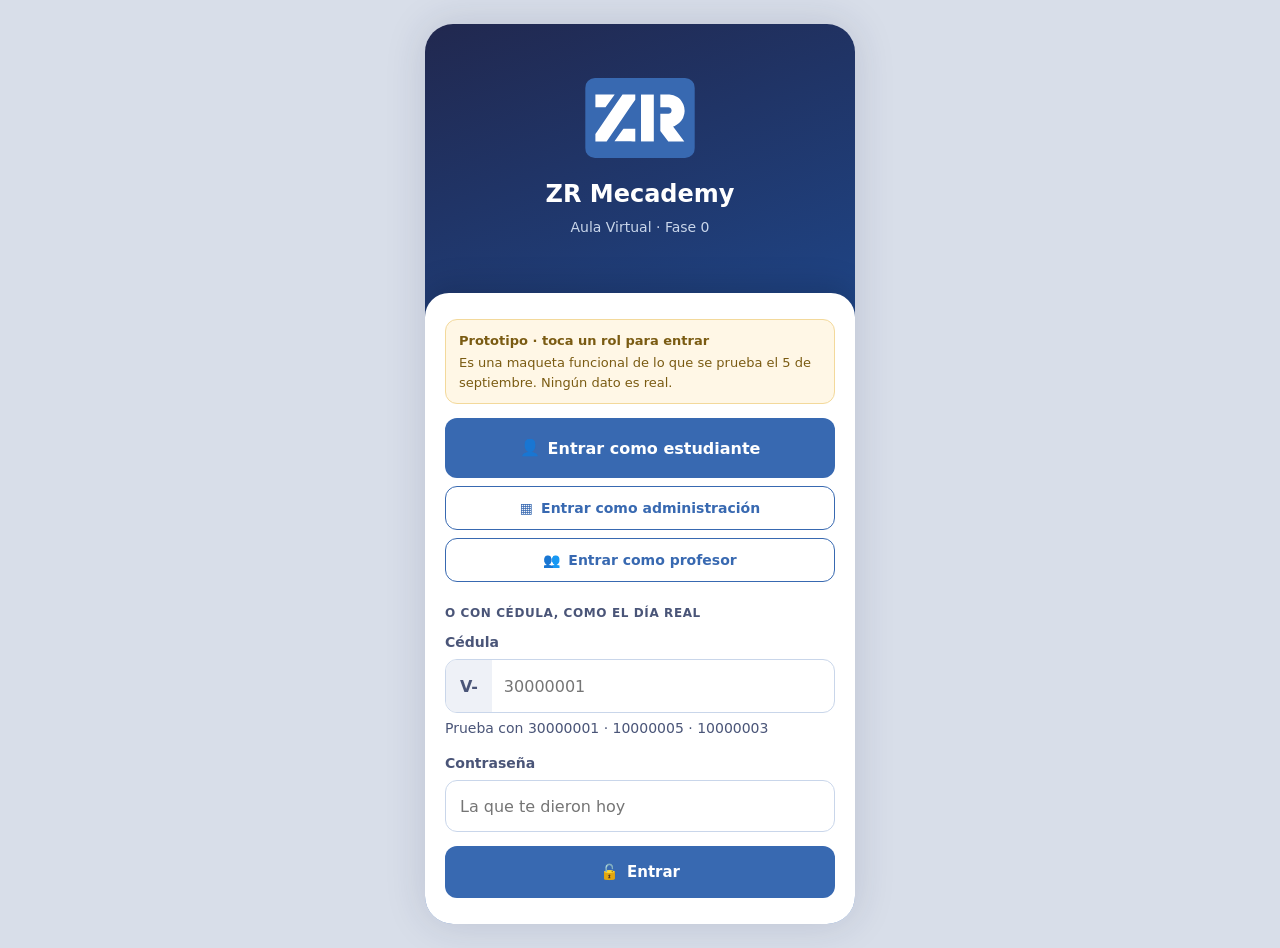
==== ZR_APP_FASE0_PROTOTIPO.html @ 27fd7922 "Añadir el prototipo funcional de Fase 0 Maqueta de lo que se entrega el 5 de septiembre, en un solo " ====
<!doctype html>
<html lang="es-VE">
<head>
<meta charset="utf-8">
<meta name="viewport" content="width=device-width,initial-scale=1,viewport-fit=cover">
<title>ZR App · Prototipo Fase 0 · 5 de septiembre</title>
<style>
:root{
  --navy:#21284F;--deep:#1E4D96;--blue:#3869B1;--mid:#6590CB;--light:#98BAE3;
  --bg:#F5F7FB;--surface:#FFFFFF;--border:#C9D6EA;--text:#21284F;--muted:#4A5578;
  --success:#16A34A;--warn:#EAB308;--error:#DC2626;
  --btn-h:52px;
}
*{margin:0;padding:0;box-sizing:border-box;-webkit-tap-highlight-color:transparent}
body{font-family:'Roboto','Segoe UI',system-ui,-apple-system,sans-serif;background:#d8dee9;color:var(--text);font-size:16px;line-height:1.5;padding:24px 0}
h1,h2,h3,h4,.st-title,.section-t,.n,.num,.big-n,.name-big,.hero-day h2,.res-n,.qr-count{font-family:'Raleway','Roboto','Segoe UI',system-ui,sans-serif}
.phone{width:100%;max-width:430px;margin:0 auto;min-height:calc(100vh - 48px);background:var(--bg);position:relative;border-radius:28px;overflow:hidden;box-shadow:0 0 40px rgba(33,40,79,.15)}
@media(max-width:430px){body{padding:0;background:var(--bg)}.phone{border-radius:0;min-height:100vh}}
.hidden{display:none!important}

i.ti{font-style:normal;display:inline-block;line-height:1;font-family:inherit}
.ti-key::before{content:"🔓"}.ti-home::before{content:"🏠"}.ti-folder::before{content:"📁"}
.ti-target::before{content:"🎯"}.ti-message::before{content:"💬"}.ti-user::before{content:"👤"}
.ti-qr::before{content:"▦"}.ti-camera::before{content:"📷"}.ti-check::before{content:"✓"}
.ti-file::before{content:"📄"}.ti-ppt::before{content:"📊"}.ti-upload::before{content:"⬆️"}
.ti-users::before{content:"👥"}.ti-search::before{content:"🔍"}.ti-clock::before{content:"🕐"}
.ti-right::before{content:"›"}.ti-tools::before{content:"🔧"}.ti-list::before{content:"📋"}
.ti-bulb::before{content:"💡"}.ti-lock::before{content:"🔒"}.ti-out::before{content:"⏻"}
.ti-hand::before{content:"✋"}.ti-sparkle::before{content:"✨"}.ti-book::before{content:"📚"}

.tb{background:var(--navy);color:#fff;padding:12px 14px;display:flex;align-items:center;justify-content:space-between;gap:10px;position:sticky;top:0;z-index:50}
.tb .logo{display:flex;align-items:center;gap:9px;font-weight:500;font-size:15px}
.tb .zr{width:30px;height:30px;border-radius:8px;overflow:hidden;flex-shrink:0}
.tb .zr svg{display:block;width:100%;height:100%}
.tb .right{display:flex;align-items:center;gap:9px}
.tb .avat{width:32px;height:32px;border-radius:50%;background:#fff;color:var(--navy);display:flex;align-items:center;justify-content:center;font-size:14px;font-weight:600}
.tb .exit{cursor:pointer;color:#fff;background:rgba(255,255,255,.12);border:none;width:36px;height:36px;border-radius:9px;font-size:16px;font-family:inherit}

.content{padding:16px 16px calc(90px + env(safe-area-inset-bottom));min-height:calc(100vh - 60px)}
.content.no-nav{padding-bottom:calc(24px + env(safe-area-inset-bottom))}
.section-t{font-size:12px;font-weight:600;color:var(--muted);letter-spacing:.05em;margin:16px 0 10px;text-transform:uppercase}
.section-t:first-child{margin-top:0}

.card{background:var(--surface);border:.5px solid var(--border);border-radius:14px;padding:14px;margin-bottom:10px}
.card h3{font-size:15px;font-weight:600;margin-bottom:5px}
.card .sub{font-size:14px;color:var(--muted);line-height:1.5}

.btn{display:flex;align-items:center;justify-content:center;gap:8px;width:100%;min-height:var(--btn-h);border:none;border-radius:12px;font-size:15px;font-weight:600;font-family:inherit;cursor:pointer;padding:0 16px;transition:transform .1s}
.btn:active{transform:scale(.98)}
.btn:disabled{opacity:.45;cursor:not-allowed}
.btn-primary{background:var(--blue);color:#fff}
.btn-outline{background:transparent;border:1.5px solid var(--blue);color:var(--blue)}
.btn-ghost{background:transparent;color:var(--blue);font-weight:500}
.btn-success{background:var(--success);color:#fff}
.btn-lg{min-height:60px;font-size:16px}
.btn-sm{min-height:44px;font-size:14px}
.mt-8{margin-top:8px}.mt-16{margin-top:16px}.mb-8{margin-bottom:8px}

.field{margin-bottom:14px}
.field label{display:block;font-size:14px;font-weight:600;color:var(--muted);margin-bottom:6px}
.field input,.field select,.field textarea{width:100%;height:var(--btn-h);border:1.5px solid var(--border);border-radius:12px;padding:0 14px;font-size:16px;font-family:inherit;color:var(--text);background:#fff}
.field textarea{height:auto;padding:12px 14px;min-height:96px;resize:vertical;line-height:1.5}
.field input:focus,.field select:focus,.field textarea:focus{outline:none;border-color:var(--blue);box-shadow:0 0 0 3px rgba(56,105,177,.18)}
.field .hint{font-size:14px;color:var(--muted);margin-top:5px}

.ced-field{display:flex;border:1.5px solid var(--border);border-radius:12px;overflow:hidden;background:#fff}
.ced-field:focus-within{border-color:var(--blue);box-shadow:0 0 0 3px rgba(56,105,177,.18)}
.ced-field .prefix{flex-shrink:0;padding:0 14px;font-weight:700;color:var(--muted);background:#eef1f7;font-size:16px;border:none;cursor:pointer;font-family:inherit}
.ced-field input{flex:1;border:none;height:var(--btn-h);padding:0 12px;font-size:16px;font-family:inherit;outline:none;background:transparent;min-width:0}

.aviso{display:flex;gap:10px;align-items:flex-start;border-radius:12px;padding:12px;font-size:14px;margin-bottom:12px;line-height:1.45}
.aviso .ic{font-size:18px;flex-shrink:0;line-height:1.3}
.aviso-info{background:#e0ecfa;color:#1e3a8a}
.aviso-warn{background:#fef9c3;color:#713f12}
.aviso-error{background:#fee2e2;color:#7f1d1d}
.aviso-success{background:#dcfce7;color:#14532d}

.pill{display:inline-flex;align-items:center;gap:4px;font-size:12px;font-weight:600;padding:3px 9px;border-radius:999px}
.pill-blue{background:#e0ecfa;color:#1e4d96}
.pill-green{background:#dcfce7;color:#166534}
.pill-amber{background:#fef3c7;color:#92400e}
.pill-grey{background:#eef1f7;color:#4a5578}

.nav-bottom{position:fixed;bottom:0;left:50%;transform:translateX(-50%);width:100%;max-width:430px;background:var(--navy);display:grid;grid-template-columns:repeat(5,1fr);z-index:60;padding-bottom:env(safe-area-inset-bottom)}
.nav-bottom .nb{display:flex;flex-direction:column;align-items:center;gap:2px;color:#c9d6ea;font-size:13px;padding:9px 1px 7px;border:none;background:transparent;font-family:inherit;font-weight:500;cursor:pointer;min-height:60px;white-space:nowrap;overflow:hidden;letter-spacing:-.02em}
.nav-bottom .nb i{font-size:19px;line-height:1}
.nav-bottom .nb.active{color:var(--light)}

.auth{display:flex;flex-direction:column;min-height:100vh;background:linear-gradient(160deg,var(--navy),var(--deep) 55%,var(--blue))}
.auth .brand{margin:auto;text-align:center;color:#fff;padding:32px 24px;width:100%;max-width:420px}
.auth .brand .big{width:110px;height:80px;margin:0 auto 18px}
.auth .brand .big svg{border-radius:10px;width:100%;height:100%}
.auth .brand h1{font-size:24px;font-weight:600;margin-bottom:5px}
.auth .brand p{color:#c9d6ea;font-size:14px}
.auth .card-a{background:var(--surface);border-radius:24px 24px 0 0;padding:26px 20px calc(26px + env(safe-area-inset-bottom));width:100%;max-width:430px;margin:0 auto;box-shadow:0 -8px 30px rgba(0,0,0,.15)}

.hero-day{background:linear-gradient(135deg,var(--navy),var(--deep));color:#fff;border-radius:16px;padding:16px;margin-bottom:12px;position:relative;overflow:hidden}
.hero-day::before{content:'';position:absolute;top:-20px;right:-20px;width:110px;height:110px;background:rgba(255,255,255,.06);border-radius:50%}
.hero-day .lbl{font-size:12px;letter-spacing:.1em;opacity:.75;font-weight:600;margin-bottom:6px;position:relative}
.hero-day h2{font-size:19px;font-weight:600;line-height:1.25;margin-bottom:6px;position:relative}
.hero-day .desc{font-size:14px;opacity:.9;line-height:1.45;margin-bottom:12px;position:relative}
.hero-day .btn-hero{background:#fff;color:var(--navy);border:none;border-radius:10px;padding:12px 16px;font-size:14px;font-weight:600;display:inline-flex;align-items:center;gap:6px;cursor:pointer;font-family:inherit;position:relative}
.hero-day .btn-hero:disabled{opacity:.5;cursor:not-allowed}

.week-strip{display:grid;grid-template-columns:repeat(6,1fr);gap:6px;margin-bottom:12px}
.week-strip .d{border-radius:10px;padding:9px 2px;text-align:center;font-size:12px;overflow:hidden;white-space:nowrap;background:var(--surface);border:.5px solid var(--border);color:var(--muted);font-weight:500;cursor:pointer;font-family:inherit}
.week-strip .d .num{font-size:14px;color:var(--text);font-weight:600;margin-bottom:2px}
.week-strip .d.done{background:#dcfce7;border-color:#a5eec1;color:#166534}
.week-strip .d.done .num{color:#166534}
.week-strip .d.today{background:var(--blue);color:#fff;border-color:var(--blue)}
.week-strip .d.today .num{color:#fff}
.week-strip .d.future{opacity:.55}

.mat-item{display:flex;align-items:center;gap:10px;padding:11px 0;font-size:14px;cursor:pointer;border-top:.5px solid #f0f3f9;text-align:left;width:100%;background:none;border-left:none;border-right:none;border-bottom:none;font-family:inherit}
.mat-item:first-of-type{border-top:none}
.mat-item .icn{width:38px;height:38px;border-radius:9px;display:flex;align-items:center;justify-content:center;font-size:18px;flex-shrink:0}
.mat-item .icn.pdf{background:#fee2e2;color:#991b1b}
.mat-item .icn.ppt{background:#fef3c7;color:#92400e}
.mat-item .n{flex:1;font-weight:500;color:var(--text)}
.mat-item .sz{color:var(--muted);font-size:12px}

.vacio{text-align:center;padding:36px 20px;color:var(--muted)}
.vacio .em{font-size:40px;margin-bottom:10px}
.vacio .t{font-weight:600;color:var(--text);margin-bottom:5px;font-size:15px}
.vacio .d{font-size:14px;line-height:1.5}

.prog-bar{height:6px;background:#e6ebf4;border-radius:999px;overflow:hidden;margin-bottom:16px}
.prog-bar .f{height:100%;background:var(--blue);border-radius:999px;transition:width .35s ease;width:10%}
.caso-tb{background:var(--navy);color:#fff;padding:12px 14px;display:flex;align-items:center;gap:10px;position:sticky;top:0;z-index:50}
.caso-tb .lbl{font-size:12px;letter-spacing:.08em;font-weight:600;opacity:.85;flex:1}
.caso-tb button{background:rgba(255,255,255,.14);border:none;color:#fff;width:34px;height:34px;border-radius:9px;font-size:16px;cursor:pointer;font-family:inherit;flex-shrink:0}
.escenario{background:linear-gradient(135deg,#1E4D96,#3869B1);color:#fff;border-radius:14px;padding:16px;margin-bottom:16px;font-size:15px;line-height:1.55}
.escenario .q{font-size:12px;letter-spacing:.08em;opacity:.75;font-weight:600;margin-bottom:8px}
.paso-t{font-size:15px;font-weight:600;margin:18px 0 10px;line-height:1.35}
.paso-t .nn{display:inline-flex;width:22px;height:22px;border-radius:50%;background:var(--blue);color:#fff;align-items:center;justify-content:center;font-size:12px;margin-right:7px}
.opt{display:flex;align-items:center;gap:11px;width:100%;background:var(--surface);border:1.5px solid var(--border);border-radius:12px;padding:13px;font-size:15px;font-family:inherit;text-align:left;cursor:pointer;margin-bottom:8px;color:var(--text);line-height:1.4}
.opt .box{width:22px;height:22px;border-radius:50%;border:2px solid var(--border);flex-shrink:0}
.opt.on{border-color:var(--blue);background:#f0f6ff}
.opt.on .box{border-color:var(--blue);background:var(--blue);box-shadow:inset 0 0 0 3px #fff}
.conf{display:grid;grid-template-columns:repeat(5,1fr);gap:6px;margin-bottom:6px}
.conf button{padding:12px 2px;border-radius:10px;border:1.5px solid var(--border);background:var(--surface);font-size:18px;cursor:pointer;font-family:inherit}
.conf button.on{border-color:var(--blue);background:var(--blue);color:#fff}
.conf-lbl{display:flex;justify-content:space-between;font-size:12px;color:var(--muted);margin-bottom:16px}
.calib{border-radius:14px;padding:14px;margin-bottom:14px}
.calib.ok{background:#dcfce7;color:#14532d}
.calib.warn{background:#fef9c3;color:#713f12}
.calib.err{background:#fee2e2;color:#7f1d1d}
.calib .ct{font-weight:700;font-size:15px;margin-bottom:5px}
.calib .cd{font-size:14px;line-height:1.5}
.ref{background:var(--surface);border:.5px solid var(--border);border-left:4px solid var(--blue);border-radius:0 14px 14px 0;padding:14px;margin-bottom:12px;font-size:14px;line-height:1.6}
.ref h4{font-size:14px;font-weight:700;margin-bottom:7px;color:var(--deep)}
.ref .porque{margin-top:12px;padding-top:12px;border-top:.5px solid var(--border)}
.ref .porque li{margin:8px 0 8px 18px;line-height:1.5}

.qr-full{background:var(--navy);min-height:100vh;display:flex;flex-direction:column;align-items:center;justify-content:center;padding:20px;color:#fff;text-align:center}
.qr-box{background:#fff;border-radius:20px;padding:16px;margin-bottom:18px}
.qr-box svg{display:block;width:220px;height:220px}
.qr-code-txt{font-family:ui-monospace,Menlo,Consolas,monospace;font-size:13px;letter-spacing:.06em;color:var(--light);margin-bottom:14px}
.qr-count{font-size:44px;font-weight:700;line-height:1;margin-bottom:2px}
.qr-count small{font-size:16px;font-weight:500;opacity:.7}

.scan-frame{background:#0d1020;border-radius:16px;aspect-ratio:1;display:flex;align-items:center;justify-content:center;position:relative;overflow:hidden;margin-bottom:16px}
.scan-frame .marco{width:64%;aspect-ratio:1;border:3px solid rgba(255,255,255,.85);border-radius:14px;position:relative}
.scan-frame .laser{position:absolute;left:8%;right:8%;height:2px;background:#5ee08a;box-shadow:0 0 10px #5ee08a;animation:sc 2s ease-in-out infinite}
@keyframes sc{0%,100%{top:18%}50%{top:78%}}
.scan-frame .hint{position:absolute;bottom:14px;left:0;right:0;color:#fff;font-size:13px;opacity:.8}
.res-big{border-radius:16px;padding:26px 18px;text-align:center;margin-bottom:14px}
.res-big.ok{background:#dcfce7;color:#14532d}
.res-big.dup{background:#fef9c3;color:#713f12}
.res-big.err{background:#fee2e2;color:#7f1d1d}
.res-big .em{font-size:52px;line-height:1;margin-bottom:8px}
.res-n{font-size:22px;font-weight:700;margin-bottom:4px}
.res-d{font-size:15px;line-height:1.45}

.lista-est{background:var(--surface);border:.5px solid var(--border);border-radius:14px;overflow:hidden;margin-bottom:12px}
.est-row{display:flex;align-items:center;gap:11px;padding:12px 13px;border-top:.5px solid #f0f3f9;font-size:14px}
.est-row:first-child{border-top:none}
.est-row .av{width:36px;height:36px;border-radius:50%;background:#e0ecfa;color:var(--deep);display:flex;align-items:center;justify-content:center;font-weight:600;font-size:13px;flex-shrink:0}
.est-row .av.ok{background:#dcfce7;color:#166534}
.est-row .inf{flex:1;min-width:0}
.est-row .nm{font-weight:600;white-space:nowrap;overflow:hidden;text-overflow:ellipsis}
.est-row .cd{font-size:12px;color:var(--muted)}
.big-n{font-size:34px;font-weight:700;line-height:1.05;color:var(--navy)}
.big-n small{font-size:15px;font-weight:500;color:var(--muted)}
.stat{background:var(--surface);border:1px solid var(--border);border-radius:12px;padding:14px;text-align:left}
.stat .l{font-size:12px;color:var(--muted);margin-top:5px;line-height:1.35}
.grid2{display:grid;grid-template-columns:1fr 1fr;gap:10px;margin-bottom:12px}
.comp-row{display:flex;gap:11px;align-items:flex-start;background:var(--surface);border:.5px solid var(--border);border-radius:12px;padding:13px;margin-bottom:8px}
.comp-row .nn{width:26px;height:26px;border-radius:8px;background:#e0ecfa;color:var(--deep);display:flex;align-items:center;justify-content:center;font-size:13px;font-weight:700;flex-shrink:0}
.comp-row .t{font-size:14px;font-weight:600;line-height:1.35;margin-bottom:3px}
.comp-row .d{font-size:14px;color:var(--muted);line-height:1.45}
.duda-card{background:var(--surface);border:.5px solid var(--border);border-radius:12px;padding:13px;margin-bottom:8px;font-size:14px;line-height:1.5}
.duda-card .meta{font-size:12px;color:var(--muted);margin-top:7px}
.preg-ia{background:linear-gradient(135deg,#1E4D96,#3869B1);color:#fff;border-radius:14px;padding:15px;margin-bottom:12px}
.preg-ia .h{font-size:12px;letter-spacing:.08em;font-weight:600;opacity:.8;margin-bottom:10px}
.preg-ia ol{margin-left:18px}
.preg-ia li{margin:10px 0;line-height:1.45;font-size:15px}
.modal-bg{position:fixed;inset:0;background:rgba(15,20,40,.55);z-index:200;display:flex;align-items:flex-end;justify-content:center}
.modal{background:var(--surface);width:100%;max-width:430px;border-radius:20px 20px 0 0;padding:20px 18px calc(20px + env(safe-area-inset-bottom));max-height:88vh;overflow-y:auto;position:relative}
.st-title{font-size:18px;font-weight:600;margin-bottom:6px;padding-right:34px}
.close-x{position:absolute;top:14px;right:14px;width:34px;height:34px;border-radius:50%;border:none;background:#eef1f7;font-size:16px;cursor:pointer;font-family:inherit;z-index:2}
.demo-bar{background:#fff7e6;border:1px solid #f3d99b;border-radius:12px;padding:11px 13px;font-size:13px;color:#7a5b12;margin-bottom:14px;line-height:1.5}
.demo-bar b{display:block;margin-bottom:3px}
.carnet{background:linear-gradient(135deg,var(--navy),var(--deep));color:#fff;border-radius:16px;padding:16px;margin-bottom:14px}
.carnet .lg{width:46px;height:34px;margin-bottom:12px}
.carnet .lg svg{width:100%;height:100%;border-radius:6px}
.carnet .cn{font-size:17px;font-weight:600;margin-bottom:2px}
.carnet .cc{font-size:14px;color:#c9d6ea;margin-bottom:10px}
.carnet .row{display:flex;justify-content:space-between;font-size:13px;padding:7px 0;border-top:.5px solid rgba(255,255,255,.15)}
.carnet .row span{color:#c9d6ea}
</style>
</head>
<body>
<div class="phone">

<!-- ══════════════ LOGIN ══════════════ -->
<div id="v-login" class="auth">
  <div class="brand">
    <div class="big" id="iso-login"></div>
    <h1>ZR Mecademy</h1>
    <p>Aula Virtual · Fase 0</p>
  </div>
  <div class="card-a">
    <div class="demo-bar">
      <b>Prototipo · toca un rol para entrar</b>
      Es una maqueta funcional de lo que se prueba el 5 de septiembre. Ningún dato es real.
    </div>
    <button class="btn btn-primary btn-lg mb-8" onclick="entrar('est')"><i class="ti ti-user"></i>Entrar como estudiante</button>
    <button class="btn btn-outline btn-sm mb-8" onclick="entrar('admin')"><i class="ti ti-qr"></i>Entrar como administración</button>
    <button class="btn btn-outline btn-sm" onclick="entrar('prof')"><i class="ti ti-users"></i>Entrar como profesor</button>

    <div class="section-t" style="margin-top:22px">O con cédula, como el día real</div>
    <div class="field">
      <label for="l-ced">Cédula</label>
      <div class="ced-field">
        <button class="prefix" id="lp" onclick="togglePref()" aria-label="Cambiar prefijo">V-</button>
        <input id="l-ced" type="tel" inputmode="numeric" placeholder="30000001" autocomplete="off">
      </div>
      <div class="hint">Prueba con 30000001 · 10000005 · 10000003</div>
    </div>
    <div class="field">
      <label for="l-pass">Contraseña</label>
      <input id="l-pass" type="password" placeholder="La que te dieron hoy" autocomplete="off">
    </div>
    <div class="aviso aviso-error hidden" id="l-err"><span class="ic">⛔</span><div>Cédula o contraseña incorrecta.</div></div>
    <button class="btn btn-primary" onclick="entrarCedula()"><i class="ti ti-key"></i>Entrar</button>
  </div>
</div>

<!-- ══════════════ ESTUDIANTE ══════════════ -->
<div id="v-est" class="hidden">
  <div class="tb">
    <div class="logo"><span class="zr" id="iso-tb-e"></span><span>ZR Mecademy</span></div>
    <div class="right"><span class="avat" id="e-avat">LH</span><button class="exit" onclick="salir()" aria-label="Salir"><i class="ti ti-out"></i></button></div>
  </div>

  <!-- INICIO -->
  <div id="pe-inicio" class="content">
    <div class="demo-bar">
      <b>Prototipo · ¿qué día quieres ver?</b>
      <div style="display:flex;gap:6px;margin-top:7px">
        <button class="btn btn-sm" id="sim-sem" style="background:#fff;border:1.5px solid #d8b872;color:#7a5b12" onclick="simularDia(1)">Un día de semana</button>
        <button class="btn btn-sm" id="sim-sab" style="background:#fff;border:1.5px solid #d8b872;color:#7a5b12" onclick="simularDia(5)">El sábado de clase</button>
      </div>
    </div>
    <div class="section-t" id="pe-hoy-label">Hoy, martes 8 de septiembre</div>
    <div class="week-strip" id="pe-week"></div>
    <div class="hero-day">
      <div class="lbl" id="pe-hero-lbl">MARTES · SEMANA 1</div>
      <h2 id="pe-hero-t">El caso de hoy</h2>
      <div class="desc" id="pe-hero-d">Un cliente trae su carro con una falla. Plantea tu diagnóstico y compáralo con la referencia.</div>
      <button class="btn-hero" id="pe-hero-btn" onclick="accionDia()"><i class="ti ti-tools"></i><span id="pe-hero-btn-t">Trabajar el caso</span></button>
      <div class="aviso aviso-warn hidden" id="pe-hero-lock" style="margin:12px 0 0;position:relative"><span class="ic">🔒</span><div>Esta actividad se abre ese día. Puedes ver de qué se trata, pero todavía no trabajarla.</div></div>
    </div>

    <div class="section-t">Tu módulo</div>
    <button class="card" style="width:100%;text-align:left;cursor:pointer;font-family:inherit;display:block" onclick="navE('modulo')">
      <h3>Módulo 1 · Introducción al diagnóstico</h3>
      <div class="sub">6 competencias · toca para ver qué vas a aprender</div>
    </button>

    <div class="section-t">Lo demás</div>
    <button class="card" style="width:100%;text-align:left;cursor:pointer;font-family:inherit;display:block" onclick="navE('material')">
      <h3><i class="ti ti-folder"></i> Material del módulo</h3>
      <div class="sub" id="pe-mat-sub">3 documentos publicados</div>
    </button>
    <button class="card" style="width:100%;text-align:left;cursor:pointer;font-family:inherit;display:block" onclick="navE('duda')">
      <h3><i class="ti ti-message"></i> Mandar una duda</h3>
      <div class="sub">El profesor las responde el sábado en la clínica</div>
    </button>
  </div>

  <!-- MATERIAL -->
  <div id="pe-material" class="content hidden">
    <div class="section-t">Material · Módulo 1</div>
    <div class="card" id="pe-mat-list"></div>
    <div class="aviso aviso-info"><span class="ic">💡</span><div>Se descargan una vez y quedan en tu teléfono. Puedes abrirlos sin internet.</div></div>
  </div>

  <!-- MI MÓDULO -->
  <div id="pe-modulo" class="content hidden">
    <div class="hero-day">
      <div class="lbl">MÓDULO 1 · SEMANA 1 DE 4</div>
      <h2>Introducción al diagnóstico</h2>
      <div class="desc" style="margin-bottom:0">Esto es lo que vas a saber hacer cuando termines el módulo.</div>
    </div>
    <div class="section-t">Lo que se aprende aquí</div>
    <div id="pe-comp-list"></div>
    <div class="aviso aviso-info"><span class="ic">📅</span><div>Las competencias <b>no se califican en esta fase</b>. Están aquí para que sepas hacia dónde vas.</div></div>
  </div>

  <!-- DUDAS -->
  <div id="pe-duda" class="content hidden">
    <div class="section-t">Mandar una duda</div>
    <div class="card">
      <div class="field" style="margin-bottom:10px">
        <label for="d-txt">¿Qué es lo que no te quedó claro? Escríbelo como pregunta.</label>
        <textarea id="d-txt" placeholder="Por ejemplo: ¿por qué se revisa primero lo que está a la vista?"></textarea>
      </div>
      <button class="btn btn-primary" onclick="enviarDuda()"><i class="ti ti-message"></i>Enviar mi duda</button>
    </div>
    <div class="aviso aviso-info"><span class="ic">💬</span><div>Tu profesor las agrupa y responde las más repetidas el sábado. <b>No es anónima</b>, para que pueda volver contigo.</div></div>
    <div class="section-t">Las que has mandado</div>
    <div id="pe-mis-dudas"></div>
  </div>

  <!-- PERFIL -->
  <div id="pe-perfil" class="content hidden">
    <div class="section-t">Tu carnet</div>
    <div class="carnet">
      <div class="lg" id="iso-carnet"></div>
      <div class="cn" id="c-nom">Luis Hernández</div>
      <div class="cc" id="c-ced">V-30000001 · Mecánica Automotriz</div>
      <div class="row"><span>Código</span><b id="c-cod">ZR-2026-02-001</b></div>
      <div class="row"><span>Sede</span><b>Sede principal</b></div>
      <div class="row"><span>Turno</span><b>Sábado · 8:00 am</b></div>
      <div class="row"><span>Módulo</span><b>1 · Introducción</b></div>
    </div>
    <div class="aviso aviso-success"><span class="ic">✓</span><div>Tu carnet se guardó en el teléfono. <b>Se ve sin señal.</b></div></div>
    <button class="btn btn-ghost mt-8" onclick="salir()"><i class="ti ti-out"></i>Cerrar sesión</button>
  </div>

  <!-- CASO (pantalla completa) -->
  <div id="pe-caso" class="hidden">
    <div class="caso-tb">
      <button onclick="cerrarCaso()" aria-label="Volver">←</button>
      <div class="lbl" id="caso-lbl">CASO DEL MARTES · SEMANA 1</div>
    </div>
    <div class="content no-nav">
      <div class="prog-bar"><div class="f" id="caso-fill"></div></div>
      <div class="escenario">
        <div class="q">EL CASO</div>
        <div id="caso-escenario"></div>
      </div>
      <div id="caso-pasos"></div>
      <button class="btn btn-primary btn-lg mt-16" id="btn-revelar" onclick="revelar()"><i class="ti ti-bulb"></i>Ver la respuesta de referencia</button>
      <div id="caso-reveal" class="hidden"></div>
    </div>
  </div>

  <!-- ESCANEAR (pantalla completa) -->
  <div id="pe-escanear" class="hidden">
    <div class="caso-tb">
      <button onclick="cerrarEscaneo()" aria-label="Volver">←</button>
      <div class="lbl">MARCAR ASISTENCIA</div>
    </div>
    <div class="content no-nav">
      <div id="scan-antes">
        <div class="aviso aviso-info"><span class="ic">📷</span><div><b>Vamos a usar la cámara</b> para leer el código que está en la pantalla del salón. No se guarda ninguna foto.</div></div>
        <div class="scan-frame"><div class="marco"><div class="laser"></div></div><div class="hint">Apunta al código de la pantalla</div></div>
        <button class="btn btn-primary btn-lg" onclick="simScan()"><i class="ti ti-camera"></i>Simular escaneo</button>
        <button class="btn btn-ghost mt-8" onclick="simScanUsado()">Simular código ya usado</button>
      </div>
      <div id="scan-res" class="hidden"></div>
    </div>
  </div>

  <div class="nav-bottom" id="nav-est">
    <button class="nb active" id="nb-inicio" onclick="navE('inicio')"><i class="ti ti-home"></i>Inicio</button>
    <button class="nb" id="nb-material" onclick="navE('material')"><i class="ti ti-folder"></i>Material</button>
    <button class="nb" id="nb-modulo" onclick="navE('modulo')"><i class="ti ti-target"></i>Mi módulo</button>
    <button class="nb" id="nb-duda" onclick="navE('duda')"><i class="ti ti-message"></i>Dudas</button>
    <button class="nb" id="nb-perfil" onclick="navE('perfil')"><i class="ti ti-user"></i>Perfil</button>
  </div>
</div>

<!-- ══════════════ ADMINISTRACIÓN ══════════════ -->
<div id="v-admin" class="hidden">
  <div class="tb">
    <div class="logo"><span class="zr" id="iso-tb-a"></span><span>Administración</span></div>
    <div class="right"><span class="avat">AF</span><button class="exit" onclick="salir()" aria-label="Salir"><i class="ti ti-out"></i></button></div>
  </div>

  <div id="pa-panel" class="content">
    <div class="section-t">Sábado 5 de septiembre · 8:00 am</div>
    <div class="grid2">
      <div class="stat"><div class="big-n" id="a-pres">0<small>/24</small></div><div class="l">Registrados</div></div>
      <div class="stat"><div class="big-n" id="a-falt">24</div><div class="l">Faltan</div></div>
    </div>
    <div class="aviso aviso-warn"><span class="ic">✋</span><div><b>Hoy son estudiantes nuevos.</b> Nadie llega con la app. Empieza por el <b>registro manual</b>; el QR se muestra después, ya en clase.</div></div>
    <button class="btn btn-primary btn-lg mb-8" onclick="navA('asistencia')"><i class="ti ti-hand"></i>Registrar a mano</button>
    <button class="btn btn-outline" onclick="abrirQR()"><i class="ti ti-qr"></i>Mostrar el QR en pantalla</button>
  </div>

  <div id="pa-asistencia" class="content hidden">
    <div class="section-t">Asistencia · Sábado 5 de septiembre</div>
    <div class="grid2">
      <div class="stat"><div class="big-n" id="a-pres2">0<small>/24</small></div><div class="l">Registrados</div></div>
      <div class="stat"><div class="big-n" id="a-manual">0</div><div class="l">A mano</div></div>
    </div>
    <div class="field" style="margin-bottom:10px">
      <input id="a-buscar" type="search" placeholder="🔍 Buscar por nombre o cédula" oninput="pintarLista()">
    </div>
    <div class="lista-est" id="a-lista"></div>
  </div>

  <div id="pa-material" class="content hidden">
    <div class="section-t">Subir material</div>
    <div class="card">
      <div class="field"><label for="m-tit">Título</label><input id="m-tit" placeholder="Presentación de la semana 1"></div>
      <div class="field" style="margin-bottom:10px"><label for="m-mod">Módulo</label><select id="m-mod"><option>Módulo 1 · Introducción al diagnóstico</option></select></div>
      <button class="btn btn-primary" onclick="subirMaterial()"><i class="ti ti-upload"></i>Subir PDF</button>
    </div>
    <div class="section-t">Publicado</div>
    <div class="card" id="a-mat-list"></div>
  </div>

  <div id="pa-perfil" class="content hidden">
    <div class="section-t">Sesión</div>
    <div class="card"><h3>Administración y Finanzas</h3><div class="sub">V-10000005 · Sede principal</div></div>
    <button class="btn btn-ghost mt-8" onclick="salir()"><i class="ti ti-out"></i>Cerrar sesión</button>
  </div>

  <div class="nav-bottom">
    <button class="nb active" id="na-panel" onclick="navA('panel')"><i class="ti ti-home"></i>Inicio</button>
    <button class="nb" id="na-asistencia" onclick="navA('asistencia')"><i class="ti ti-users"></i>Asistencia</button>
    <button class="nb" onclick="abrirQR()"><i class="ti ti-qr"></i>QR</button>
    <button class="nb" id="na-material" onclick="navA('material')"><i class="ti ti-folder"></i>Material</button>
    <button class="nb" id="na-perfil" onclick="navA('perfil')"><i class="ti ti-user"></i>Perfil</button>
  </div>
</div>

<!-- QR A PANTALLA COMPLETA -->
<div id="v-qr" class="hidden">
  <div class="qr-full">
    <div style="font-size:13px;letter-spacing:.1em;opacity:.7;font-weight:600;margin-bottom:14px">ESCANEA ESTE CÓDIGO</div>
    <div class="qr-box" id="qr-draw"></div>
    <div class="qr-code-txt" id="qr-txt">ZR-A7K2-M9</div>
    <div class="qr-count"><span id="qr-n">0</span><small>/24</small></div>
    <div style="font-size:14px;opacity:.75;margin-bottom:22px">ya escanearon</div>
    <button class="btn btn-success" style="max-width:300px" onclick="qrEscaneado()"><i class="ti ti-check"></i>Simular que alguien escanea</button>
    <button class="btn btn-ghost mt-8" style="max-width:300px;color:var(--light)" onclick="cerrarQR()">Volver</button>
    <div style="font-size:13px;opacity:.6;margin-top:18px;max-width:320px;line-height:1.5">Cada código muere al usarse y aparece otro. Fotografiarlo no sirve.</div>
  </div>
</div>

<!-- ══════════════ PROFESOR ══════════════ -->
<div id="v-prof" class="hidden">
  <div class="tb">
    <div class="logo"><span class="zr" id="iso-tb-p"></span><span>Profesor</span></div>
    <div class="right"><span class="avat">CR</span><button class="exit" onclick="salir()" aria-label="Salir"><i class="ti ti-out"></i></button></div>
  </div>

  <div id="pp-hoy" class="content">
    <div class="section-t">Sábado 5 de septiembre</div>
    <div class="hero-day">
      <div class="lbl">TU CLASE DE HOY</div>
      <h2>Módulo 1 · Introducción al diagnóstico</h2>
      <div class="desc" style="margin-bottom:0">Taller 2 · 8:00 am · 24 estudiantes inscritos</div>
    </div>
    <div class="section-t">Asistencia en vivo</div>
    <div class="grid2">
      <div class="stat"><div class="big-n" id="p-pres">0<small>/24</small></div><div class="l">Ya llegaron</div></div>
      <div class="stat"><div class="big-n" id="p-falt">24</div><div class="l">Faltan</div></div>
    </div>
    <div class="aviso aviso-info"><span class="ic">👁️</span><div>El conteo sube solo. <b>Tú no manejas ningún código</b>: administración muestra el QR.</div></div>
  </div>

  <div id="pp-dudas" class="content hidden">
    <div class="section-t">Dudas de la semana</div>
    <div id="p-digest"></div>
    <div class="section-t">Las dudas, tal cual las escribieron</div>
    <div id="p-dudas-crudas"></div>
  </div>

  <div id="pp-casos" class="content hidden">
    <div class="section-t">Quién trabajó los casos</div>
    <div class="card"><h3>Semana 1 · Módulo 1</h3><div class="sub">Se actualiza solo, cada día</div></div>
    <div id="p-casos-list"></div>
    <div class="aviso aviso-info"><span class="ic">🔒</span><div><b>Solo ves el número, no los nombres.</b> En esta fase el caso no tiene nota, y una lista de nombres solo produciría presión.</div></div>
  </div>

  <div id="pp-material" class="content hidden">
    <div class="section-t">Material del módulo</div>
    <div class="card" id="p-mat-list"></div>
  </div>

  <div id="pp-perfil" class="content hidden">
    <div class="section-t">Sesión</div>
    <div class="card"><h3>Prof. Carlos Rivas</h3><div class="sub">V-10000003 · Módulo 1</div></div>
    <button class="btn btn-ghost mt-8" onclick="salir()"><i class="ti ti-out"></i>Cerrar sesión</button>
  </div>

  <div class="nav-bottom">
    <button class="nb active" id="np-hoy" onclick="navP('hoy')"><i class="ti ti-home"></i>Hoy</button>
    <button class="nb" id="np-dudas" onclick="navP('dudas')"><i class="ti ti-message"></i>Dudas</button>
    <button class="nb" id="np-casos" onclick="navP('casos')"><i class="ti ti-list"></i>Casos</button>
    <button class="nb" id="np-material" onclick="navP('material')"><i class="ti ti-folder"></i>Material</button>
    <button class="nb" id="np-perfil" onclick="navP('perfil')"><i class="ti ti-user"></i>Perfil</button>
  </div>
</div>

<div id="modal-host"></div>
</div>
<script>
/* ===================================================================
   ZR APP · PROTOTIPO FASE 0
   Maqueta funcional de lo que se prueba el 5 de septiembre de 2026.
   Alcance: fase0/00_LEEME.md · Pantallas: fase0/01_ENTREGABLE.md
   =================================================================== */

/* CONFIG — en producción esto vive en system_config (regla 5).
   En Fase 0 NO hay notas, así que aquí no hay ningún umbral. */
const CONFIG = {
  moduloActual: 1,
  totalEstudiantes: 24,
  minRespuestasFeedback: 3
};

const ISO = '<svg viewBox="57 187 966 706" xmlns="http://www.w3.org/2000/svg" aria-hidden="true"><rect fill="#3869b1" x="57.28" y="187.14" width="965.45" height="705.72" rx="66.74"/><polygon fill="#fff" points="316.83 333.13 246.7 430.76 235.72 446.05 146.34 446.05 146.34 333.13 316.83 333.13"/><polygon fill="#fff" points="498.36 333.13 498.36 377.9 451.7 446.05 323.09 633.98 323.06 633.98 320.78 637.31 245.51 746.87 146.34 746.87 146.34 681.61 179.02 633.98 262.75 511.98 308.07 446.05 385.68 333.13 498.36 333.13"/><path fill="#fff" d="M498.36,634V746.87s-120.19-1-183.53-1.41l68.79-96.89L394,634Z"/><rect fill="#fff" x="548.94" y="333.13" width="112.93" height="413.75"/><path fill="#fff" d="M860.55,602.47c-4.95,2.78-10.07,5.06-10.07,5.06a137.22,137.22,0,0,1-18.85,6.92L931,746.87H789.72l-70.32-93.1V502.5H790A28.32,28.32,0,0,0,818,478.06a25.36,25.36,0,0,0,.28-3.89v-.25A25.4,25.4,0,0,0,818,470,28.36,28.36,0,0,0,790,445.58H719.4V333.13l79.47.25a142.56,142.56,0,0,1,70,22.24c46.8,30.2,58.93,78.5,61.38,89.4a146.55,146.55,0,0,1,.47,60.62A141.65,141.65,0,0,1,904.21,565,159.9,159.9,0,0,1,860.55,602.47Z"/></svg>';

/* ---------- LA SEMANA ---------- */
const DIAS = [
  { k:'lun', n:'L', lbl:'LUN 7 SEP', etiq:'Caso' },
  { k:'mar', n:'M', lbl:'MAR 8 SEP', etiq:'Caso' },
  { k:'mie', n:'X', lbl:'MIÉ 9 SEP', etiq:'Caso' },
  { k:'jue', n:'J', lbl:'JUE 10 SEP', etiq:'Caso' },
  { k:'vie', n:'V', lbl:'VIE 11 SEP', etiq:'Caso' },
  { k:'sab', n:'S', lbl:'SÁB 12 SEP', etiq:'Clase' }
];
let HOY_REAL = 1;             // martes · el prototipo permite moverlo (simularDia)
let hoyIdx = HOY_REAL;

/* ---------- EL BANCO DE CASOS ----------
   Regla de seguridad (fase0/03_CASOS.md §1): conceptuales, sin cifras.
   Estos se producen fuera de la app y se cargan ya aprobados.        */
const CASOS = {
  lun: {
    titulo: 'El carro que arranca flojo en la mañana',
    escenario: 'Un cliente trae su carro. Dice que en la mañana, cuando arranca por primera vez, el motor «se demora y suena flojo», pero que si lo intenta una segunda vez arranca bien. En la tarde nunca le ha pasado.',
    p1: { q:'¿Cuál es tu primera hipótesis?', ops:[
      'El sistema de arranque no está recibiendo suficiente energía',
      'El motor de arranque está dañado y hay que cambiarlo',
      'El combustible no está llegando bien',
      'Es normal en las mañanas frías, no hay falla'
    ], ok:0 },
    p2: { q:'¿Qué revisarías primero?', ops:[
      'El estado y la conexión de los bornes, antes de desconectar nada',
      'Desmontar el motor de arranque para revisarlo',
      'El filtro de combustible',
      'Nada: le digo que lo deje encendido más tiempo'
    ], ok:0 },
    p3: '¿Por qué crees que pasa en la mañana y no en la tarde? ¿Qué te dice que arranque al segundo intento?',
    ref: {
      que: 'El sistema de arranque no está recibiendo la energía que necesita. El patrón de «en frío falla, en caliente no» y de «al segundo intento sí» apunta a que la energía disponible está justo en el límite: el primer intento la consume, pero también «despierta» lo suficiente para que el segundo funcione.',
      no: [
        '<b>Motor de arranque dañado</b> — si estuviera dañado fallaría también en la tarde. Una falla que depende de la temperatura y de la hora rara vez es una pieza rota; suele ser energía.',
        '<b>Combustible</b> — un problema de combustible no mejora al segundo intento inmediato, y normalmente también da síntomas con el motor caliente.',
        '<b>Es normal</b> — que arranque «flojo» no es normal. Es un aviso temprano, y cuesta mucho menos atenderlo ahora que cuando el carro no arranque del todo un lunes a las 6 de la mañana.'
      ],
      llevar: 'Antes de desmontar nada, se revisa lo que está a la vista y lo que es reversible. Desconectar y desmontar cuesta tiempo y puede introducir fallas nuevas.'
    }
  },
  mar: {
    titulo: 'La luz que se pone débil al frenar',
    escenario: 'Una clienta dice que cuando frena de noche, las luces del tablero «se ponen flojas» por un momento y luego vuelven. El carro nunca se ha apagado y arranca sin problema.',
    p1: { q:'¿Cuál es tu primera hipótesis?', ops:[
      'Hay una conexión con mala calidad en el circuito, que se nota cuando sube la demanda',
      'Las luces del tablero están quemadas',
      'El sistema de frenos está fallando',
      'Es un defecto normal de fábrica del modelo'
    ], ok:0 },
    p2: { q:'¿Qué revisarías primero?', ops:[
      'Los puntos de conexión y las masas, buscando suciedad, holgura o corrosión',
      'Cambiar todas las luces del tablero',
      'Purgar el sistema de frenos',
      'Nada, porque el carro funciona'
    ], ok:0 },
    p3: '¿Por qué el síntoma aparece justo al frenar y no en otro momento?',
    ref: {
      que: 'Casi siempre es una conexión de mala calidad. Al frenar de noche se suman varios consumos a la vez, y una conexión floja o sucia que aguantaba con poca demanda deja de aguantar cuando la demanda sube. Por eso el síntoma es momentáneo y vuelve solo.',
      no: [
        '<b>Luces quemadas</b> — una luz quemada no vuelve. El síntoma que aparece y desaparece apunta a conexión, no a la pieza.',
        '<b>Sistema de frenos</b> — el freno solo es el disparador porque activa un consumo. El problema no está en el freno.',
        '<b>Defecto de fábrica</b> — es la respuesta que cierra la puerta a buscar. Si el carro funcionó bien antes, algo cambió.'
      ],
      llevar: 'Un síntoma que aparece justo cuando sube la demanda, y que se corrige solo, casi nunca es una pieza rota: es una conexión que ya no da lo que daba.'
    }
  },
  mie: {
    titulo: 'Dos mecánicos, dos diagnósticos',
    escenario: 'Un carro entra con una falla. Un compañero dice que es una cosa; otro dice que es otra distinta. Los dos tienen argumentos y ninguno ha medido nada todavía. El cliente está esperando.',
    p1: { q:'¿Qué haces primero?', ops:[
      'Preguntar qué observación concreta sostiene cada hipótesis',
      'Hacerle caso al que tiene más años de experiencia',
      'Empezar a desarmar por donde dice el primero',
      'Decirle al cliente que vuelva mañana'
    ], ok:0 },
    p2: { q:'¿Cómo decides por dónde seguir?', ops:[
      'Por la revisión que descarte más posibilidades de una vez, aunque no confirme ninguna',
      'Por la que sea más rápida de hacer',
      'Por la que confirme la hipótesis que a ti te parece correcta',
      'Por la que menos ensucie'
    ], ok:0 },
    p3: 'Explica por qué conviene más una revisión que descarta varias causas que una que confirma solo una.',
    ref: {
      que: 'Se le pide a cada uno la observación concreta en la que se apoya, y después se elige la revisión que descarte más caminos de una vez. Diagnosticar es cerrar puertas en orden, no adivinar la correcta de primero.',
      no: [
        '<b>Los años de experiencia</b> — ayudan a generar buenas hipótesis, no a saltarse la comprobación. Un buen mecánico también se equivoca, y lo sabe.',
        '<b>Empezar a desarmar</b> — es la decisión más cara y la menos reversible. Se toma al final, no al principio.',
        '<b>Que vuelva mañana</b> — no resuelve nada y pierde al cliente. La duda entre dos hipótesis es exactamente el trabajo, no un obstáculo para el trabajo.'
      ],
      llevar: 'Cuando dos hipótesis compiten, la revisión que más vale no es la que confirma una: es la que elimina más. Y siempre se empieza por lo reversible.'
    }
  },
  jue: {
    titulo: 'Lo que el cliente no cuenta',
    escenario: 'Llega un carro con una falla que aparece «de vez en cuando». El cliente no sabe decir cuándo. Tú no puedes reproducirla en el taller: probaste media hora y funcionó perfecto todo el tiempo.',
    p1: { q:'¿Cuál es tu mejor jugada?', ops:[
      'Preguntarle al cliente por el contexto: hora, clima, carga, qué estaba haciendo',
      'Decirle que no tiene nada, porque no falló',
      'Cambiar la pieza que más suele fallar en ese modelo',
      'Dejarlo encendido todo el día a ver si pasa'
    ], ok:0 },
    p2: { q:'¿Qué preguntas de estas sirve más?', ops:[
      '«¿Pasa más cuando el carro lleva rato apagado, o cuando ya lleva rato andando?»',
      '«¿Usted cree que es caro?»',
      '«¿Quién se lo arregló la última vez?»',
      '«¿Qué marca de repuestos prefiere?»'
    ], ok:0 },
    p3: '¿Por qué una falla intermitente que depende del contexto es una pista y no un obstáculo?',
    ref: {
      que: 'Se investiga el contexto. Una falla intermitente casi nunca es aleatoria: depende de algo — la temperatura, el tiempo andando, la carga, la humedad. Ese «algo» es la pista más valiosa que hay, y el único que lo vio es el cliente.',
      no: [
        '<b>«No tiene nada»</b> — que no falle en media hora no significa que no falle. Significa que no reprodujiste la condición.',
        '<b>Cambiar la pieza que más falla</b> — es adivinar con el dinero del cliente. Y si acierta por suerte, no aprendiste nada.',
        '<b>Dejarlo encendido todo el día</b> — gasta un día entero sin controlar la variable que importa. Reproducir sin hipótesis es esperar.'
      ],
      llevar: 'El cliente no es solo quien paga: es el único testigo de la falla. Saber preguntarle es una habilidad técnica, no una cortesía.'
    }
  },
  vie: {
    titulo: 'La reparación que duró tres días',
    escenario: 'Un carro vuelve al taller. Hace tres días se reparó lo que se diagnosticó, el cliente se fue contento, y ahora está de vuelta con el mismo síntoma.',
    p1: { q:'¿Qué es lo más probable?', ops:[
      'Se trató un efecto y no la causa que lo produce',
      'El repuesto que se puso venía malo',
      'El cliente hizo algo mal',
      'Es mala suerte'
    ], ok:0 },
    p2: { q:'¿Por dónde empiezas ahora?', ops:[
      'Por revisar qué evidencia sostuvo el diagnóstico anterior, y qué no se comprobó',
      'Por repetir la misma reparación con otro repuesto',
      'Por revisar todo el carro desde cero, ignorando lo anterior',
      'Por cobrarle de nuevo la revisión'
    ], ok:0 },
    p3: 'Explica la diferencia entre tratar un efecto y tratar la causa. Da un ejemplo tuyo.',
    ref: {
      que: 'Lo más probable es que se atendió un efecto y no la causa. Una pieza que se daña puede ser la víctima de otra cosa que sigue ahí. Si la causa no se toca, el síntoma vuelve — y el tiempo que tarda en volver suele ser la pista de qué es.',
      no: [
        '<b>Repuesto malo</b> — ocurre, pero es la primera explicación que uno quiere creer porque no obliga a revisar el propio razonamiento. Se comprueba, no se asume.',
        '<b>Culpa del cliente</b> — cierra la investigación y daña la relación. Si el uso del cliente rompe la reparación, eso también es parte del diagnóstico.',
        '<b>Mala suerte</b> — no es una categoría técnica. Todo lo que vuelve tiene una razón.'
      ],
      llevar: 'Un trabajo que vuelve no es un fracaso: es la información más honesta que da el oficio. Lo que hay que revisar primero es el razonamiento, no la pieza.'
    }
  }
};

/* ---------- COMPETENCIAS DEL MÓDULO (lista, sin estado) ---------- */
const COMPETENCIAS = [
  { t:'Recoger la información del cliente', d:'Preguntar de forma que la respuesta sirva para diagnosticar, no solo para conversar.' },
  { t:'Formular una hipótesis y sostenerla', d:'Decir qué crees que pasa y en qué observación concreta te apoyas.' },
  { t:'Ordenar las revisiones', d:'Empezar por lo visible y lo reversible, y dejar lo caro e irreversible para el final.' },
  { t:'Descartar con criterio', d:'Elegir la comprobación que elimina más caminos, no la que confirma tu corazonada.' },
  { t:'Distinguir causa de efecto', d:'Reconocer cuándo una pieza dañada es la víctima de otra cosa que sigue ahí.' },
  { t:'Trabajar con seguridad', d:'Aplicar las normas del taller antes de tocar nada, siempre y sin excepción.' }
];

/* ---------- ESTUDIANTES ---------- */
const NOMBRES = ['Ana Fernández','Pedro Silva','Luis Hernández','Carlos Ramos','Daniela Rojas','Miguel Sosa','Yorbelis Marcano','José Peña','Keiber Montilla','Génesis Blanco','Anthony Guerra','Rosangel Duarte','Jhoan Castillo','Andreína Colmenares','Wilmer Chacón','Yeferson Rangel','Nairobis Salazar','Endrik Villalba','Deivis Araujo','Yulimar Bastidas','María Pérez','Franyer Mendoza','Kervin Toro','Jesús Ortiz'];
const ALUMNOS = NOMBRES.map((n,i) => ({
  ced: 'V-3000' + String(i+1).padStart(4,'0'),
  nom: n,
  ini: n.split(' ').map(x=>x[0]).join('').slice(0,2).toUpperCase(),
  presente: false,
  metodo: null,
  motivo: null
}));

/* ---------- MATERIAL ---------- */
let MATERIAL = [
  { t:'Presentación · Semana 1', tipo:'ppt', sz:'4,2 MB' },
  { t:'Guía de diagnóstico · Módulo 1', tipo:'pdf', sz:'1,8 MB' },
  { t:'Normas de seguridad del taller', tipo:'pdf', sz:'640 KB' }
];

/* ---------- DUDAS ---------- */
let DUDAS = [
  { txt:'¿Por qué hay que revisar primero lo que está a la vista?', dia:'lunes' },
  { txt:'No entendí bien cuándo un síntoma es de conexión y cuándo es de una pieza dañada', dia:'lunes' },
  { txt:'¿Cómo sé por dónde empezar si tengo dos hipótesis?', dia:'martes' },
  { txt:'¿Qué le pregunto al cliente cuando dice que la falla es de vez en cuando?', dia:'martes' },
  { txt:'¿Por qué no conviene desarmar de una vez si uno ya sabe lo que es?', dia:'martes' },
  { txt:'me perdí en la parte de causa y efecto', dia:'miércoles' },
  { txt:'¿Qué se hace si el cliente no sabe explicar cuándo pasa la falla?', dia:'miércoles' },
  { txt:'¿Cuál revisión escojo, la más rápida o la que descarta más?', dia:'miércoles' }
];
let MIS_DUDAS = [];

/* Las 3 preguntas que la IA sintetiza. En producción sale de la Edge
   Function `resumir-dudas`, que solo recibe los TEXTOS — nunca nombres
   ni cédulas (metodologia/01_MODELO.md §5.1). */
const DIGEST = [
  '¿En qué orden se revisa un sistema, y por qué se empieza siempre por lo visible y lo reversible?',
  '¿Cómo se distingue un síntoma causado por una conexión de mala calidad de uno causado por una pieza dañada?',
  '¿Qué se le pregunta a un cliente cuando la falla es intermitente y no se puede reproducir en el taller?'
];

/* ---------- CASOS TRABAJADOS (solo conteo, sin nombres) ---------- */
const CASOS_HECHOS = [
  { dia:'Lunes', n:19 }, { dia:'Martes', n:14 },
  { dia:'Miércoles', n:0, futuro:true }, { dia:'Jueves', n:0, futuro:true },
  { dia:'Viernes', n:0, futuro:true }
];

/* =================== NAVEGACIÓN =================== */
const VISTAS = ['login','est','admin','prof','qr'];
function show(id){
  VISTAS.forEach(v => document.getElementById('v-'+v).classList.add('hidden'));
  document.getElementById('v-'+id).classList.remove('hidden');
  window.scrollTo(0,0);
}
function togglePref(){
  const e = document.getElementById('lp');
  e.textContent = e.textContent === 'V-' ? 'E-' : 'V-';
}
function entrarCedula(){
  const num = document.getElementById('l-ced').value.replace(/\D/g,'');
  const pass = document.getElementById('l-pass').value;
  const err = document.getElementById('l-err');
  const mapa = { '30000001':'est', '10000005':'admin', '10000003':'prof' };
  if(!pass || !mapa[num]){ err.classList.remove('hidden'); return; }
  err.classList.add('hidden');
  entrar(mapa[num]);
}
function entrar(rol){
  if(rol === 'est'){ show('est'); navE('inicio'); }
  else if(rol === 'admin'){ show('admin'); navA('panel'); }
  else { show('prof'); navP('hoy'); }
}
function salir(){
  hoyIdx = HOY_REAL;
  casoState = { p1:null, p2:null, conf:null, revelado:false };
  document.getElementById('l-ced').value = '';
  document.getElementById('l-pass').value = '';
  document.getElementById('l-err').classList.add('hidden');
  cerrarMod();
  show('login');
}

function navE(p){
  ['inicio','material','modulo','duda','perfil','caso','escanear']
    .forEach(x => { const e = document.getElementById('pe-'+x); if(e) e.classList.add('hidden'); });
  document.querySelectorAll('#nav-est .nb').forEach(b => b.classList.remove('active'));
  document.getElementById('pe-'+p).classList.remove('hidden');
  const nb = document.getElementById('nb-'+p); if(nb) nb.classList.add('active');
  document.getElementById('nav-est').classList.remove('hidden');
  if(p === 'inicio'){ pintarSemana(); pintarHero(); }
  if(p === 'material') pintarMaterial();
  if(p === 'modulo') pintarCompetencias();
  if(p === 'duda') pintarMisDudas();
  window.scrollTo(0,0);
}
function navA(p){
  ['panel','asistencia','material','perfil']
    .forEach(x => document.getElementById('pa-'+x).classList.add('hidden'));
  document.querySelectorAll('#v-admin .nb').forEach(b => b.classList.remove('active'));
  document.getElementById('pa-'+p).classList.remove('hidden');
  const nb = document.getElementById('na-'+p); if(nb) nb.classList.add('active');
  if(p === 'asistencia') pintarLista();
  if(p === 'material') pintarMaterialAdmin();
  refrescarContadores();
  window.scrollTo(0,0);
}
function navP(p){
  ['hoy','dudas','casos','material','perfil']
    .forEach(x => document.getElementById('pp-'+x).classList.add('hidden'));
  document.querySelectorAll('#v-prof .nb').forEach(b => b.classList.remove('active'));
  document.getElementById('pp-'+p).classList.remove('hidden');
  const nb = document.getElementById('np-'+p); if(nb) nb.classList.add('active');
  if(p === 'dudas') pintarDudasProf();
  if(p === 'casos') pintarCasosProf();
  if(p === 'material') pintarMaterialProf();
  refrescarContadores();
  window.scrollTo(0,0);
}

/* =================== ESTUDIANTE · INICIO =================== */
function pintarSemana(){
  const c = document.getElementById('pe-week');
  c.innerHTML = DIAS.map((d,i) => {
    const cls = i === hoyIdx ? 'today' : (i < HOY_REAL ? 'done' : 'future');
    const cand = i > HOY_REAL ? ' 🔒' : '';
    return `<button class="d ${cls}" onclick="verDia(${i})"><div class="num">${d.n}</div>${d.etiq}${cand}</button>`;
  }).join('');
}
function verDia(i){ hoyIdx = i; pintarSemana(); pintarHero(); }

/* Control solo del prototipo: mueve el "hoy" simulado para poder enseñar
   tanto un día de semana (el caso) como el sábado (la asistencia). */
function simularDia(i){
  HOY_REAL = i; hoyIdx = i;
  pintarSemana(); pintarHero();
  const a = document.getElementById('sim-sem'), b = document.getElementById('sim-sab');
  const on = 'background:#7a5b12;border:1.5px solid #7a5b12;color:#fff';
  const off = 'background:#fff;border:1.5px solid #d8b872;color:#7a5b12';
  if(a) a.style.cssText = (i===1?on:off);
  if(b) b.style.cssText = (i===5?on:off);
  window.scrollTo(0,0);
}

function pintarHero(){
  const d = DIAS[hoyIdx];
  const bloqueado = hoyIdx > HOY_REAL;
  const esSabado = d.k === 'sab';
  const NOM = ['LUNES','MARTES','MIÉRCOLES','JUEVES','VIERNES','SÁBADO'];
  document.getElementById('pe-hero-lbl').textContent = NOM[hoyIdx] + ' · SEMANA 1';

  if(esSabado){
    document.getElementById('pe-hero-t').textContent = '¡Nos vemos en el taller!';
    document.getElementById('pe-hero-d').textContent = 'Módulo 1 · Taller 2 · 8:00 am. No olvides marcar tu asistencia al llegar.';
    document.getElementById('pe-hero-btn-t').textContent = 'Marcar asistencia';
  } else {
    const caso = CASOS[d.k];
    document.getElementById('pe-hero-t').textContent = caso ? caso.titulo : 'El caso de hoy';
    document.getElementById('pe-hero-d').textContent = 'Plantea tu diagnóstico paso a paso y compáralo con la referencia. No tiene nota.';
    document.getElementById('pe-hero-btn-t').textContent = 'Trabajar el caso';
  }
  const btn = document.getElementById('pe-hero-btn');
  btn.disabled = bloqueado;
  document.getElementById('pe-hero-lock').classList.toggle('hidden', !bloqueado);
  const FECHAS = ['lunes 7','martes 8','miércoles 9','jueves 10','viernes 11','sábado 12'];
  document.getElementById('pe-hoy-label').textContent =
    bloqueado ? 'Todavía no se abre' : (hoyIdx < HOY_REAL ? 'Ya lo trabajaste' : 'Hoy, ' + FECHAS[hoyIdx] + ' de septiembre');
  document.getElementById('pe-mat-sub').textContent = MATERIAL.length + ' documentos publicados';
}
function accionDia(){
  if(hoyIdx > HOY_REAL) return;
  if(DIAS[hoyIdx].k === 'sab'){ abrirEscaneo(); return; }
  abrirCaso(DIAS[hoyIdx].k);
}

/* =================== EL CASO =================== */
let casoState = { p1:null, p2:null, conf:null, revelado:false };
let casoActual = null;

function abrirCaso(dia){
  casoActual = CASOS[dia];
  if(!casoActual) return;
  casoState = { p1:null, p2:null, conf:null, revelado:false };
  const NOM = { lun:'LUNES', mar:'MARTES', mie:'MIÉRCOLES', jue:'JUEVES', vie:'VIERNES' };
  document.getElementById('caso-lbl').textContent = 'CASO DEL ' + NOM[dia] + ' · SEMANA 1';
  document.getElementById('caso-escenario').textContent = casoActual.escenario;
  document.getElementById('caso-reveal').classList.add('hidden');
  document.getElementById('caso-reveal').innerHTML = '';
  document.getElementById('btn-revelar').classList.remove('hidden');
  pintarPasos();
  progresoCaso();
  ['inicio','material','modulo','duda','perfil'].forEach(x => document.getElementById('pe-'+x).classList.add('hidden'));
  document.getElementById('pe-caso').classList.remove('hidden');
  document.getElementById('nav-est').classList.add('hidden');
  window.scrollTo(0,0);
}
function cerrarCaso(){ document.getElementById('pe-caso').classList.add('hidden'); navE('inicio'); }

function pintarPasos(){
  const c = casoActual;
  let h = '';
  h += `<div class="paso-t"><span class="nn">1</span>${c.p1.q}</div>`;
  h += c.p1.ops.map((o,i) =>
    `<button class="opt${casoState.p1===i?' on':''}" onclick="pick('p1',${i})"><span class="box"></span><span>${o}</span></button>`).join('');
  h += `<div class="paso-t"><span class="nn">2</span>${c.p2.q}</div>`;
  h += c.p2.ops.map((o,i) =>
    `<button class="opt${casoState.p2===i?' on':''}" onclick="pick('p2',${i})"><span class="box"></span><span>${o}</span></button>`).join('');
  h += `<div class="paso-t"><span class="nn">3</span>Explica tu razonamiento</div>`;
  h += `<div class="field"><textarea id="caso-txt" placeholder="${c.p3}" oninput="progresoCaso()"></textarea>
        <div class="hint">Nadie te corrige esto. Sirve para obligarte a poner en palabras lo que pensaste.</div></div>`;
  h += `<div class="paso-t"><span class="nn">4</span>¿Qué tan seguro estás?</div>`;
  h += `<div class="conf" id="conf-btns">` + [1,2,3,4,5].map(n =>
    `<button onclick="pickConf(${n})" class="${casoState.conf===n?'on':''}">${n}</button>`).join('') + `</div>`;
  h += `<div class="conf-lbl"><span>Nada seguro</span><span>Muy seguro</span></div>`;
  document.getElementById('caso-pasos').innerHTML = h;
}
function pick(paso, i){ casoState[paso] = i; pintarPasos(); progresoCaso(); }
function pickConf(n){ casoState.conf = n; pintarPasos(); progresoCaso(); }
function progresoCaso(){
  let p = 10;
  if(casoState.p1 !== null) p = 30;
  if(casoState.p2 !== null) p = 50;
  const t = document.getElementById('caso-txt');
  if(t && t.value.trim().length > 20) p = 70;
  if(casoState.conf !== null) p = 85;
  if(casoState.revelado) p = 100;
  document.getElementById('caso-fill').style.width = p + '%';
}
function revelar(){
  if(casoState.p1 === null || casoState.p2 === null || casoState.conf === null){
    abrirMod('<div class="st-title">Falta un paso</div><p style="font-size:15px;line-height:1.55;color:var(--muted)">Antes de ver la respuesta, elige tu hipótesis, qué revisarías y qué tan seguro estás. <b>La idea es que compares tu razonamiento con el de referencia — no vale saltarlo.</b></p><button class="btn btn-primary mt-16" onclick="cerrarMod()">Entendido</button>');
    return;
  }
  casoState.revelado = true;
  const acerto = casoState.p1 === casoActual.p1.ok;
  const conf = casoState.conf;
  let cls, ct, cd;
  if(acerto && conf >= 4){ cls='ok'; ct='Tu confianza estaba bien calibrada';
    cd='Acertaste el diagnóstico y lo sabías. Esa seguridad es la que necesitas frente a un cliente.'; }
  else if(acerto && conf <= 2){ cls='warn'; ct='Sabías más de lo que creías';
    cd='Acertaste, pero dudabas. Lee la referencia: tu razonamiento era correcto y no lo estabas reconociendo.'; }
  else if(!acerto && conf >= 4){ cls='err'; ct='Estabas seguro y no era';
    cd='Es el caso que más conviene revisar. Lee otra vez «por qué no las otras» — ahí está lo que se te escapó.'; }
  else { cls='warn'; ct='Dudabas, y con razón';
    cd='No acertaste, pero lo sospechabas. Repasa la referencia con calma: vas por buen camino.'; }

  const r = casoActual.ref;
  let h = `<div class="calib ${cls}"><div class="ct">${ct}</div><div class="cd">${cd}</div></div>`;
  h += `<div class="ref"><h4>Qué era</h4>${r.que}
        <div class="porque"><h4>Por qué no las otras</h4><ul>${r.no.map(x=>`<li>${x}</li>`).join('')}</ul></div>
        <div class="porque"><h4>Lo que hay que llevarse</h4>${r.llevar}</div></div>`;
  h += `<div class="aviso aviso-info"><span class="ic">💬</span><div>¿Te quedó una duda de este caso? <b>Mándasela al profesor</b> — la responde el sábado.</div></div>`;
  h += `<button class="btn btn-outline mb-8" onclick="cerrarCaso();navE('duda')"><i class="ti ti-message"></i>Mandar una duda</button>`;
  h += `<button class="btn btn-primary" onclick="cerrarCaso()"><i class="ti ti-check"></i>Listo, lo trabajé</button>`;
  const rv = document.getElementById('caso-reveal');
  rv.innerHTML = h;
  rv.classList.remove('hidden');
  document.getElementById('btn-revelar').classList.add('hidden');
  progresoCaso();
  rv.scrollIntoView({ behavior:'smooth', block:'start' });
}

/* =================== MATERIAL =================== */
function itemMat(m){
  const ic = m.tipo === 'ppt' ? 'ppt' : 'pdf';
  const em = m.tipo === 'ppt' ? '📊' : '📄';
  return `<button class="mat-item" onclick="abrirMat('${m.t.replace(/'/g,"")}')">
    <span class="icn ${ic}">${em}</span><span class="n">${m.t}</span><span class="sz">${m.sz}</span>
    <span style="color:var(--muted)"><i class="ti ti-right"></i></span></button>`;
}
function pintarMaterial(){
  const c = document.getElementById('pe-mat-list');
  if(!MATERIAL.length){
    c.outerHTML = '<div class="card" id="pe-mat-list"><div class="vacio"><div class="em">📁</div><div class="t">Todavía no hay material publicado</div><div class="d">Cuando tu profesor suba las guías y presentaciones del módulo, aparecen aquí.</div></div></div>';
    return;
  }
  c.innerHTML = MATERIAL.map(itemMat).join('');
}
function pintarMaterialProf(){ document.getElementById('p-mat-list').innerHTML = MATERIAL.map(itemMat).join(''); }
function pintarMaterialAdmin(){ document.getElementById('a-mat-list').innerHTML = MATERIAL.map(itemMat).join(''); }
function abrirMat(t){
  abrirMod(`<div class="st-title">${t}</div><p style="font-size:15px;color:var(--muted);line-height:1.55">En la app real esto abre el PDF. Se descarga una vez y queda disponible sin internet.</p><button class="btn btn-primary mt-16" onclick="cerrarMod()">Entendido</button>`);
}
function subirMaterial(){
  const t = document.getElementById('m-tit').value.trim();
  if(!t){ abrirMod('<div class="st-title">Falta el título</div><p style="color:var(--muted)">Ponle un nombre al documento para que el estudiante sepa qué es.</p><button class="btn btn-primary mt-16" onclick="cerrarMod()">Entendido</button>'); return; }
  MATERIAL.push({ t:t, tipo:'pdf', sz:'1,2 MB' });
  document.getElementById('m-tit').value = '';
  pintarMaterialAdmin();
  abrirMod('<div class="st-title">Publicado</div><p style="color:var(--muted);line-height:1.55">Ya lo ven los 24 estudiantes del módulo, al instante.</p><button class="btn btn-primary mt-16" onclick="cerrarMod()">Listo</button>');
}

/* =================== COMPETENCIAS =================== */
function pintarCompetencias(){
  document.getElementById('pe-comp-list').innerHTML = COMPETENCIAS.map((c,i) =>
    `<div class="comp-row"><div class="nn">${i+1}</div><div><div class="t">${c.t}</div><div class="d">${c.d}</div></div></div>`
  ).join('');
}

/* =================== DUDAS =================== */
function enviarDuda(){
  const t = document.getElementById('d-txt').value.trim();
  if(t.length < 5){
    abrirMod('<div class="st-title">Escribe tu duda</div><p style="color:var(--muted)">Aunque sea en una línea. Lo importante es que quede como pregunta.</p><button class="btn btn-primary mt-16" onclick="cerrarMod()">Entendido</button>');
    return;
  }
  MIS_DUDAS.unshift({ txt:t, dia:'hoy' });
  DUDAS.push({ txt:t, dia:'hoy' });
  document.getElementById('d-txt').value = '';
  pintarMisDudas();
  abrirMod('<div class="st-title">Duda enviada</div><p style="font-size:15px;color:var(--muted);line-height:1.55">Tu profesor la ve junto con las del resto del grupo. <b>Las más repetidas se responden el sábado</b> en la clínica.</p><button class="btn btn-primary mt-16" onclick="cerrarMod()">Listo</button>');
}
function pintarMisDudas(){
  const c = document.getElementById('pe-mis-dudas');
  if(!MIS_DUDAS.length){
    c.innerHTML = '<div class="vacio"><div class="em">💬</div><div class="t">Todavía no has mandado ninguna</div><div class="d">Cuando algo no te quede claro, escríbelo aquí. No hay preguntas tontas.</div></div>';
    return;
  }
  c.innerHTML = MIS_DUDAS.map(d =>
    `<div class="duda-card">${d.txt}<div class="meta">Enviada ${d.dia} · pendiente de responder</div></div>`).join('');
}
function pintarDudasProf(){
  document.getElementById('p-digest').innerHTML =
    `<div class="preg-ia"><div class="h"><i class="ti ti-sparkle"></i> DE ${DUDAS.length} DUDAS, ESTAS TRES CUBREN LA MAYORÍA</div>
     <ol>${DIGEST.map(q=>`<li>${q}</li>`).join('')}</ol></div>
     <div class="aviso aviso-info"><span class="ic">💡</span><div>Responde estas tres en la clínica y cubres a casi todo el grupo. Se generaron a partir de los textos, <b>sin ver quién preguntó qué</b>.</div></div>`;
  document.getElementById('p-dudas-crudas').innerHTML = DUDAS.map(d =>
    `<div class="duda-card">${d.txt}<div class="meta">${d.dia}</div></div>`).join('');
}

/* =================== CASOS · CONTEO =================== */
function pintarCasosProf(){
  document.getElementById('p-casos-list').innerHTML = CASOS_HECHOS.map(c => {
    if(c.futuro) return `<div class="card"><div style="display:flex;justify-content:space-between;align-items:center"><div><b>${c.dia}</b><div class="sub">Todavía no se abre</div></div><span class="pill pill-grey">Pendiente</span></div></div>`;
    const pct = Math.round(c.n / CONFIG.totalEstudiantes * 100);
    return `<div class="card"><div style="display:flex;justify-content:space-between;align-items:center;margin-bottom:8px">
      <div><b>${c.dia}</b><div class="sub">${c.n} de ${CONFIG.totalEstudiantes} lo trabajaron</div></div>
      <span class="pill ${pct>=60?'pill-green':'pill-amber'}">${pct}%</span></div>
      <div class="prog-bar" style="margin:0"><div class="f" style="width:${pct}%"></div></div></div>`;
  }).join('');
}

/* =================== ASISTENCIA =================== */
function presentes(){ return ALUMNOS.filter(a => a.presente); }
function refrescarContadores(){
  const n = presentes().length, tot = CONFIG.totalEstudiantes;
  const man = ALUMNOS.filter(a => a.metodo === 'manual').length;
  const set = (id,v) => { const e = document.getElementById(id); if(e) e.innerHTML = v; };
  set('a-pres', n + '<small>/' + tot + '</small>');
  set('a-pres2', n + '<small>/' + tot + '</small>');
  set('a-falt', tot - n);
  set('a-manual', man);
  set('p-pres', n + '<small>/' + tot + '</small>');
  set('p-falt', tot - n);
  set('qr-n', n);
}
function pintarLista(){
  const q = (document.getElementById('a-buscar').value || '').toLowerCase();
  const lista = ALUMNOS.filter(a => a.nom.toLowerCase().includes(q) || a.ced.toLowerCase().includes(q));
  document.getElementById('a-lista').innerHTML = lista.map((a,i) => {
    const idx = ALUMNOS.indexOf(a);
    if(a.presente){
      const et = a.metodo === 'manual' ? 'A mano · ' + a.motivo : 'Escaneó';
      return `<div class="est-row"><span class="av ok">✓</span><div class="inf"><div class="nm">${a.nom}</div><div class="cd">${et}</div></div><span class="pill pill-green">Presente</span></div>`;
    }
    return `<div class="est-row"><span class="av">${a.ini}</span><div class="inf"><div class="nm">${a.nom}</div><div class="cd">${a.ced}</div></div>
      <button class="btn btn-primary btn-sm" style="width:auto;padding:0 14px" onclick="abrirManual(${idx})">Marcar</button></div>`;
  }).join('') || '<div class="vacio"><div class="em">🔍</div><div class="t">Nadie coincide</div><div class="d">Prueba con otro nombre o cédula.</div></div>';
  refrescarContadores();
}
function abrirManual(i){
  const a = ALUMNOS[i];
  abrirMod(`<div class="st-title">${a.nom}</div>
    <p style="font-size:14px;color:var(--muted);margin-bottom:14px">${a.ced} · ¿por qué se registra a mano?</p>
    ${['No instaló la app','Sin batería','La cámara falla','Otro'].map(m =>
      `<button class="btn btn-outline mb-8" onclick="marcarManual(${i},'${m}')">${m}</button>`).join('')}
    <button class="btn btn-ghost mt-8" onclick="cerrarMod()">Cancelar</button>`);
}
function marcarManual(i, motivo){
  ALUMNOS[i].presente = true;
  ALUMNOS[i].metodo = 'manual';
  ALUMNOS[i].motivo = motivo;
  cerrarMod();
  pintarLista();
  abrirMod(`<div class="st-title">Registrado</div>
    <div class="aviso aviso-success" style="margin-top:10px"><span class="ic">✓</span><div><b>${ALUMNOS[i].nom}</b> queda presente, con su refrigerio. Motivo: ${motivo}.</div></div>
    <p style="font-size:14px;color:var(--muted);line-height:1.55">Queda registrado que fue manual y quién lo hizo. <b>Sigue sin ser papel.</b></p>
    <button class="btn btn-primary mt-16" onclick="cerrarMod()">Siguiente</button>`);
}

/* =================== EL QR =================== */
function codigoNuevo(){
  const c = 'ABCDEFGHJKLMNPQRSTUVWXYZ23456789';
  let s = '';
  for(let i=0;i<6;i++) s += c[Math.floor(Math.random()*c.length)];
  return 'ZR-' + s.slice(0,4) + '-' + s.slice(4);
}
let QR_ACTUAL = codigoNuevo();

/* Dibuja un patrón tipo QR determinista a partir del código.
   No es un QR real: es la maqueta visual. */
function dibujarQR(txt){
  const N = 25, cell = 8;
  let semilla = 0;
  for(let i=0;i<txt.length;i++) semilla = (semilla*31 + txt.charCodeAt(i)) >>> 0;
  const rnd = () => { semilla = (semilla*1664525 + 1013904223) >>> 0; return semilla / 4294967296; };
  let r = `<svg viewBox="0 0 ${N*cell} ${N*cell}" xmlns="http://www.w3.org/2000/svg"><rect width="100%" height="100%" fill="#fff"/>`;
  const finder = (x,y) => {
    r += `<rect x="${x*cell}" y="${y*cell}" width="${7*cell}" height="${7*cell}" fill="#21284F"/>`;
    r += `<rect x="${(x+1)*cell}" y="${(y+1)*cell}" width="${5*cell}" height="${5*cell}" fill="#fff"/>`;
    r += `<rect x="${(x+2)*cell}" y="${(y+2)*cell}" width="${3*cell}" height="${3*cell}" fill="#21284F"/>`;
  };
  for(let y=0;y<N;y++){
    for(let x=0;x<N;x++){
      const enFinder = (x<8&&y<8) || (x>N-9&&y<8) || (x<8&&y>N-9);
      if(enFinder) continue;
      if(rnd() > .52) r += `<rect x="${x*cell}" y="${y*cell}" width="${cell}" height="${cell}" fill="#21284F"/>`;
    }
  }
  finder(0,0); finder(N-7,0); finder(0,N-7);
  return r + '</svg>';
}
function abrirQR(){
  show('qr');
  pintarQR();
}
function pintarQR(){
  document.getElementById('qr-draw').innerHTML = dibujarQR(QR_ACTUAL);
  document.getElementById('qr-txt').textContent = QR_ACTUAL;
  refrescarContadores();
}
function qrEscaneado(){
  const pend = ALUMNOS.filter(a => !a.presente);
  if(!pend.length){
    abrirMod('<div class="st-title">Ya están todos</div><p style="color:var(--muted)">Los 24 estudiantes quedaron registrados. <b>Cero papel.</b></p><button class="btn btn-primary mt-16" onclick="cerrarMod()">Cerrar</button>');
    return;
  }
  const a = pend[0];
  a.presente = true; a.metodo = 'qr';
  QR_ACTUAL = codigoNuevo();     // el código muere y nace otro
  pintarQR();
  const t = document.createElement('div');
  t.style.cssText = 'position:fixed;bottom:24px;left:50%;transform:translateX(-50%);background:#16A34A;color:#fff;padding:12px 18px;border-radius:12px;font-weight:600;font-size:14px;z-index:300;box-shadow:0 6px 20px rgba(0,0,0,.3)';
  t.textContent = '✓ ' + a.nom;
  document.body.appendChild(t);
  setTimeout(() => t.remove(), 1600);
}
function cerrarQR(){ show('admin'); navA('panel'); }

/* =================== ESCANEAR (estudiante) =================== */
function abrirEscaneo(){
  ['inicio','material','modulo','duda','perfil','caso'].forEach(x => document.getElementById('pe-'+x).classList.add('hidden'));
  document.getElementById('pe-escanear').classList.remove('hidden');
  document.getElementById('nav-est').classList.add('hidden');
  document.getElementById('scan-antes').classList.remove('hidden');
  document.getElementById('scan-res').classList.add('hidden');
  window.scrollTo(0,0);
}
function cerrarEscaneo(){ document.getElementById('pe-escanear').classList.add('hidden'); navE('inicio'); }
function mostrarRes(html){
  document.getElementById('scan-antes').classList.add('hidden');
  const r = document.getElementById('scan-res');
  r.innerHTML = html;
  r.classList.remove('hidden');
  window.scrollTo(0,0);
}
function simScan(){
  const yo = ALUMNOS[2];   // Luis Hernández
  if(yo.presente){
    mostrarRes(`<div class="res-big dup"><div class="em">⚠️</div><div class="res-n">Ya estabas registrado</div>
      <div class="res-d">Tu asistencia de hoy ya está tomada. No hace falta escanear otra vez.</div></div>
      <button class="btn btn-primary" onclick="cerrarEscaneo()">Entendido</button>`);
    return;
  }
  yo.presente = true; yo.metodo = 'qr';
  QR_ACTUAL = codigoNuevo();
  refrescarContadores();
  mostrarRes(`<div class="res-big ok"><div class="em">✅</div><div class="res-n">${yo.nom}</div>
    <div class="res-d">Asistencia registrada<br><b>y tu refrigerio también</b></div></div>
    <div class="aviso aviso-info"><span class="ic">🕐</span><div>Sábado 5 de septiembre · 7:52 am · Módulo 1</div></div>
    <button class="btn btn-primary" onclick="cerrarEscaneo()">Listo</button>`);
}
function simScanUsado(){
  mostrarRes(`<div class="res-big err"><div class="em">⛔</div><div class="res-n">Este código ya se usó</div>
    <div class="res-d">Cada código sirve una sola vez. Pídele a administración que muestre el que está en pantalla ahora.</div></div>
    <button class="btn btn-primary" onclick="abrirEscaneo()">Volver a intentar</button>
    <button class="btn btn-ghost mt-8" onclick="cerrarEscaneo()">Cancelar</button>`);
}

/* =================== MODAL =================== */
function abrirMod(html){
  document.getElementById('modal-host').innerHTML =
    `<div class="modal-bg" onclick="if(event.target===this)cerrarMod()"><div class="modal">
      <button class="close-x" onclick="cerrarMod()" aria-label="Cerrar">✕</button>${html}</div></div>`;
}
function cerrarMod(){ document.getElementById('modal-host').innerHTML = ''; }

/* =================== ARRANQUE =================== */
['iso-login','iso-tb-e','iso-tb-a','iso-tb-p','iso-carnet'].forEach(id => {
  const e = document.getElementById(id); if(e) e.innerHTML = ISO;
});
/* Estado inicial: 6 ya registrados, para que el prototipo no arranque en cero */
[0,1,4,7,11,15].forEach(i => { ALUMNOS[i].presente = true; ALUMNOS[i].metodo = 'qr'; });
refrescarContadores();
show('login');
simularDia(1);

</script>
</body>
</html>
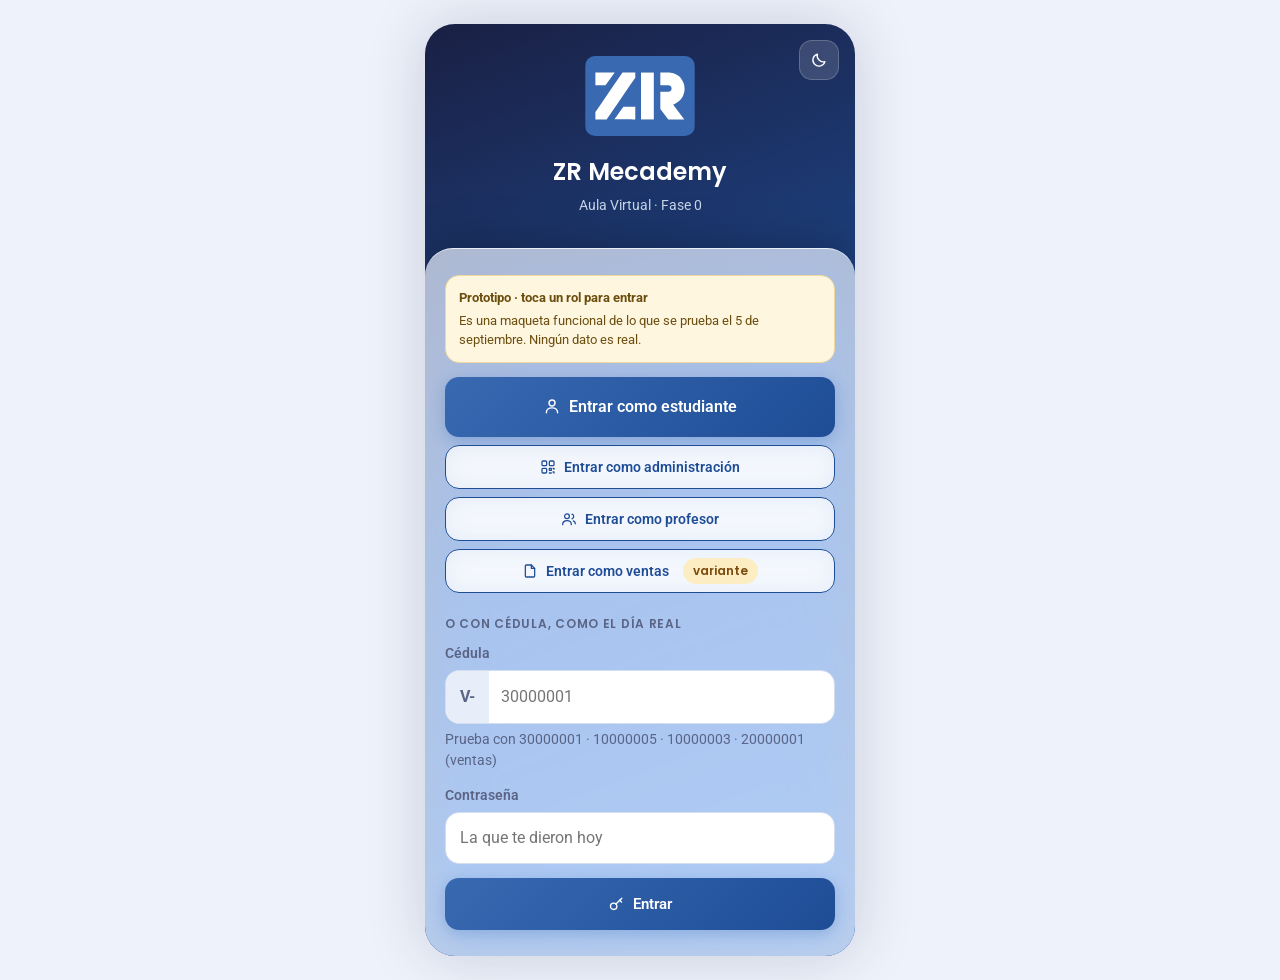
==== commit 3dc09a09: "Ampliar la maqueta de Fase 0 con material, perfil y reportes Añade a la maqueta las vistas de reposi" ====
--- a/ZR_APP_FASE0_PROTOTIPO.html
+++ b/ZR_APP_FASE0_PROTOTIPO.html
@@ -4,98 +4,230 @@
 <meta charset="utf-8">
 <meta name="viewport" content="width=device-width,initial-scale=1,viewport-fit=cover">
 <title>ZR App · Prototipo Fase 0 · 5 de septiembre</title>
+<link rel="preconnect" href="https://fonts.googleapis.com">
+<link rel="preconnect" href="https://fonts.gstatic.com" crossorigin>
+<link href="https://fonts.googleapis.com/css2?family=Poppins:wght@500;600;700&family=Roboto:wght@400;500;700&display=swap" rel="stylesheet">
 <style>
+/* ═══════════════════════════════════════════════════════════════
+   TOKENS · paleta oficial del manual (spec/06 §2) en dos temas.
+   Los seis azules de marca no cambian; lo que cambia es el papel
+   que juega cada uno según el tema.
+   ═══════════════════════════════════════════════════════════════ */
 :root{
   --navy:#21284F;--deep:#1E4D96;--blue:#3869B1;--mid:#6590CB;--light:#98BAE3;
-  --bg:#F5F7FB;--surface:#FFFFFF;--border:#C9D6EA;--text:#21284F;--muted:#4A5578;
   --success:#16A34A;--warn:#EAB308;--error:#DC2626;
   --btn-h:52px;
+  --r-lg:20px;--r-md:16px;--r-sm:12px;
+}
+:root, [data-tema="claro"]{
+  --bg:#EEF2FA;
+  --bg-a:rgba(56,105,177,.16); --bg-b:rgba(152,186,227,.22); --bg-c:rgba(30,77,150,.10);
+  --surface:#FFFFFF;
+  --glass:rgba(255,255,255,.66);
+  --glass-brd:rgba(255,255,255,.75);
+  --glass-sh:0 8px 32px rgba(33,40,79,.10);
+  --border:#D3DEEE;
+  --text:#21284F; --muted:#5A6485;
+  --bar:rgba(33,40,79,.88);
+  --accent:#1E4D96;
+  --chip:#E7EEF9;
+  --field:#FFFFFF;
+  --ring:rgba(56,105,177,.22);
+}
+[data-tema="oscuro"]{
+  --bg:#0C1020;
+  --bg-a:rgba(56,105,177,.30); --bg-b:rgba(30,77,150,.24); --bg-c:rgba(101,144,203,.14);
+  --surface:#161C31;
+  --glass:rgba(28,36,60,.62);
+  --glass-brd:rgba(152,186,227,.16);
+  --glass-sh:0 8px 32px rgba(0,0,0,.45);
+  --border:#2B3455;
+  --text:#E9EEF9; --muted:#9BA8C9;
+  --bar:rgba(10,14,28,.82);
+  --accent:#9CBFEC;
+  --chip:#1E2740;
+  --field:#131A2E;
+  --ring:rgba(101,144,203,.30);
 }
 *{margin:0;padding:0;box-sizing:border-box;-webkit-tap-highlight-color:transparent}
-body{font-family:'Roboto','Segoe UI',system-ui,-apple-system,sans-serif;background:#d8dee9;color:var(--text);font-size:16px;line-height:1.5;padding:24px 0}
-h1,h2,h3,h4,.st-title,.section-t,.n,.num,.big-n,.name-big,.hero-day h2,.res-n,.qr-count{font-family:'Raleway','Roboto','Segoe UI',system-ui,sans-serif}
-.phone{width:100%;max-width:430px;margin:0 auto;min-height:calc(100vh - 48px);background:var(--bg);position:relative;border-radius:28px;overflow:hidden;box-shadow:0 0 40px rgba(33,40,79,.15)}
-@media(max-width:430px){body{padding:0;background:var(--bg)}.phone{border-radius:0;min-height:100vh}}
+body{
+  font-family:'Roboto','Segoe UI',system-ui,-apple-system,sans-serif;
+  color:var(--text);font-size:16px;line-height:1.5;padding:24px 0;
+  background:var(--bg);
+}
+/* Título y cifras en Poppins; texto corrido y datos en Roboto (spec/06 §5). */
+h1,h2,h3,h4,.st-title,.section-t,.num,.big-n,.name-big,.hero-day h2,.res-n,.qr-count,
+.mat-item .n,.est-row .nm,.carp-h,.btn,.nav-bottom .nb,.pill,.calib .ct,.ref h4,.visor .vt{
+  font-family:'Poppins','Roboto','Segoe UI',system-ui,sans-serif;
+}
+.phone{
+  width:100%;max-width:430px;margin:0 auto;min-height:calc(100vh - 48px);
+  position:relative;border-radius:30px;overflow:hidden;
+  background:var(--bg);
+  box-shadow:0 0 60px rgba(33,40,79,.18);
+  isolation:isolate;
+}
+/* Degradado grande de fondo: tres manchas suaves de la paleta.
+   Va en un pseudo-elemento fijo para que no repinte al hacer scroll. */
+.phone::before{
+  content:'';position:absolute;inset:0;z-index:-1;pointer-events:none;
+  background:
+    radial-gradient(80% 55% at 8% 0%, var(--bg-a) 0%, transparent 60%),
+    radial-gradient(70% 50% at 100% 18%, var(--bg-b) 0%, transparent 62%),
+    radial-gradient(90% 60% at 50% 105%, var(--bg-c) 0%, transparent 65%);
+}
+@media(max-width:430px){body{padding:0}.phone{border-radius:0;min-height:100vh;box-shadow:none}}
 .hidden{display:none!important}
 
-i.ti{font-style:normal;display:inline-block;line-height:1;font-family:inherit}
-.ti-key::before{content:"🔓"}.ti-home::before{content:"🏠"}.ti-folder::before{content:"📁"}
-.ti-target::before{content:"🎯"}.ti-message::before{content:"💬"}.ti-user::before{content:"👤"}
-.ti-qr::before{content:"▦"}.ti-camera::before{content:"📷"}.ti-check::before{content:"✓"}
-.ti-file::before{content:"📄"}.ti-ppt::before{content:"📊"}.ti-upload::before{content:"⬆️"}
-.ti-users::before{content:"👥"}.ti-search::before{content:"🔍"}.ti-clock::before{content:"🕐"}
-.ti-right::before{content:"›"}.ti-tools::before{content:"🔧"}.ti-list::before{content:"📋"}
-.ti-bulb::before{content:"💡"}.ti-lock::before{content:"🔒"}.ti-out::before{content:"⏻"}
-.ti-hand::before{content:"✋"}.ti-sparkle::before{content:"✨"}.ti-book::before{content:"📚"}
-
-.tb{background:var(--navy);color:#fff;padding:12px 14px;display:flex;align-items:center;justify-content:space-between;gap:10px;position:sticky;top:0;z-index:50}
+/* ═══════════════════════════════════════════════════════════════
+   ICONOS · SVG monocromáticos embebidos, heredan currentColor.
+   Van como máscara: un solo color, nítidos, y sin descargar nada
+   (spec/06 §1 — «iconos siempre locales, nunca descargados»).
+   ═══════════════════════════════════════════════════════════════ */
+i.ti{
+  display:inline-block;width:1.15em;height:1.15em;flex-shrink:0;
+  background-color:currentColor;vertical-align:-.18em;
+  -webkit-mask:var(--ic) center/contain no-repeat;mask:var(--ic) center/contain no-repeat;
+}
+.ti-home{--ic:url("data:image/svg+xml,%3Csvg xmlns='http://www.w3.org/2000/svg' viewBox='0 0 24 24' fill='none' stroke='%23000' stroke-width='1.9' stroke-linecap='round' stroke-linejoin='round'%3E%3Cpath d='M3 9.6 12 3l9 6.6V20a1 1 0 0 1-1 1h-5v-7H9v7H4a1 1 0 0 1-1-1z'/%3E%3C/svg%3E")}
+.ti-folder{--ic:url("data:image/svg+xml,%3Csvg xmlns='http://www.w3.org/2000/svg' viewBox='0 0 24 24' fill='none' stroke='%23000' stroke-width='1.9' stroke-linecap='round' stroke-linejoin='round'%3E%3Cpath d='M3 7a2 2 0 0 1 2-2h3.6a2 2 0 0 1 1.4.6L11.4 7H19a2 2 0 0 1 2 2v8a2 2 0 0 1-2 2H5a2 2 0 0 1-2-2z'/%3E%3C/svg%3E")}
+.ti-target{--ic:url("data:image/svg+xml,%3Csvg xmlns='http://www.w3.org/2000/svg' viewBox='0 0 24 24' fill='none' stroke='%23000' stroke-width='1.9'%3E%3Ccircle cx='12' cy='12' r='8.5'/%3E%3Ccircle cx='12' cy='12' r='4.8'/%3E%3Ccircle cx='12' cy='12' r='1.3' fill='%23000'/%3E%3C/svg%3E")}
+.ti-message{--ic:url("data:image/svg+xml,%3Csvg xmlns='http://www.w3.org/2000/svg' viewBox='0 0 24 24' fill='none' stroke='%23000' stroke-width='1.9' stroke-linecap='round' stroke-linejoin='round'%3E%3Cpath d='M21 14.5a2.5 2.5 0 0 1-2.5 2.5H8l-4.5 4V5.5A2.5 2.5 0 0 1 6 3h12.5A2.5 2.5 0 0 1 21 5.5z'/%3E%3C/svg%3E")}
+.ti-user{--ic:url("data:image/svg+xml,%3Csvg xmlns='http://www.w3.org/2000/svg' viewBox='0 0 24 24' fill='none' stroke='%23000' stroke-width='1.9' stroke-linecap='round' stroke-linejoin='round'%3E%3Ccircle cx='12' cy='8' r='4'/%3E%3Cpath d='M4.5 21c0-4.1 3.4-6.5 7.5-6.5s7.5 2.4 7.5 6.5'/%3E%3C/svg%3E")}
+.ti-users{--ic:url("data:image/svg+xml,%3Csvg xmlns='http://www.w3.org/2000/svg' viewBox='0 0 24 24' fill='none' stroke='%23000' stroke-width='1.9' stroke-linecap='round' stroke-linejoin='round'%3E%3Ccircle cx='9' cy='8' r='3.6'/%3E%3Cpath d='M2.5 20.5c0-3.7 2.9-5.9 6.5-5.9s6.5 2.2 6.5 5.9'/%3E%3Cpath d='M16.5 4.8a3.6 3.6 0 0 1 0 6.9'/%3E%3Cpath d='M18.5 14.9c1.8.7 3 2.2 3 4.4'/%3E%3C/svg%3E")}
+.ti-qr{--ic:url("data:image/svg+xml,%3Csvg xmlns='http://www.w3.org/2000/svg' viewBox='0 0 24 24' fill='none' stroke='%23000' stroke-width='1.9' stroke-linejoin='round'%3E%3Crect x='3' y='3' width='7' height='7' rx='1.5'/%3E%3Crect x='14' y='3' width='7' height='7' rx='1.5'/%3E%3Crect x='3' y='14' width='7' height='7' rx='1.5'/%3E%3Cpath d='M14 14h3v3h-3zM19.5 14H21v1.5M14 21h3M19.5 19.5H21V21' stroke-linecap='round'/%3E%3C/svg%3E")}
+.ti-camera{--ic:url("data:image/svg+xml,%3Csvg xmlns='http://www.w3.org/2000/svg' viewBox='0 0 24 24' fill='none' stroke='%23000' stroke-width='1.9' stroke-linecap='round' stroke-linejoin='round'%3E%3Cpath d='M3 8.5A2.5 2.5 0 0 1 5.5 6h1.7l1.3-2h7l1.3 2h1.7A2.5 2.5 0 0 1 21 8.5v9A2.5 2.5 0 0 1 18.5 20h-13A2.5 2.5 0 0 1 3 17.5z'/%3E%3Ccircle cx='12' cy='13' r='3.4'/%3E%3C/svg%3E")}
+.ti-check{--ic:url("data:image/svg+xml,%3Csvg xmlns='http://www.w3.org/2000/svg' viewBox='0 0 24 24' fill='none' stroke='%23000' stroke-width='2.3' stroke-linecap='round' stroke-linejoin='round'%3E%3Cpath d='M20 6.5 9.2 17.3 4 12.1'/%3E%3C/svg%3E")}
+.ti-file{--ic:url("data:image/svg+xml,%3Csvg xmlns='http://www.w3.org/2000/svg' viewBox='0 0 24 24' fill='none' stroke='%23000' stroke-width='1.9' stroke-linecap='round' stroke-linejoin='round'%3E%3Cpath d='M14 3H6.5A1.5 1.5 0 0 0 5 4.5v15A1.5 1.5 0 0 0 6.5 21h11a1.5 1.5 0 0 0 1.5-1.5V8z'/%3E%3Cpath d='M14 3v5h5'/%3E%3C/svg%3E")}
+.ti-ppt{--ic:url("data:image/svg+xml,%3Csvg xmlns='http://www.w3.org/2000/svg' viewBox='0 0 24 24' fill='none' stroke='%23000' stroke-width='1.9' stroke-linecap='round' stroke-linejoin='round'%3E%3Cpath d='M3 20.5h18'/%3E%3Cpath d='M6.5 20.5v-6'/%3E%3Cpath d='M12 20.5V4'/%3E%3Cpath d='M17.5 20.5v-9'/%3E%3C/svg%3E")}
+.ti-upload{--ic:url("data:image/svg+xml,%3Csvg xmlns='http://www.w3.org/2000/svg' viewBox='0 0 24 24' fill='none' stroke='%23000' stroke-width='1.9' stroke-linecap='round' stroke-linejoin='round'%3E%3Cpath d='M12 16V4'/%3E%3Cpath d='m7.5 8.5 4.5-4.5 4.5 4.5'/%3E%3Cpath d='M4 20h16'/%3E%3C/svg%3E")}
+.ti-search{--ic:url("data:image/svg+xml,%3Csvg xmlns='http://www.w3.org/2000/svg' viewBox='0 0 24 24' fill='none' stroke='%23000' stroke-width='1.9' stroke-linecap='round'%3E%3Ccircle cx='11' cy='11' r='7'/%3E%3Cpath d='m20 20-4-4'/%3E%3C/svg%3E")}
+.ti-clock{--ic:url("data:image/svg+xml,%3Csvg xmlns='http://www.w3.org/2000/svg' viewBox='0 0 24 24' fill='none' stroke='%23000' stroke-width='1.9' stroke-linecap='round' stroke-linejoin='round'%3E%3Ccircle cx='12' cy='12' r='8.5'/%3E%3Cpath d='M12 7v5.2l3.4 2'/%3E%3C/svg%3E")}
+.ti-right{--ic:url("data:image/svg+xml,%3Csvg xmlns='http://www.w3.org/2000/svg' viewBox='0 0 24 24' fill='none' stroke='%23000' stroke-width='2.1' stroke-linecap='round' stroke-linejoin='round'%3E%3Cpath d='m9 5 7 7-7 7'/%3E%3C/svg%3E")}
+.ti-tools{--ic:url("data:image/svg+xml,%3Csvg xmlns='http://www.w3.org/2000/svg' viewBox='0 0 24 24' fill='none' stroke='%23000' stroke-width='1.9' stroke-linecap='round' stroke-linejoin='round'%3E%3Cpath d='M15.5 8.5a4.5 4.5 0 0 1-6-5.9l3 3 2.9-2.9 3 3z'/%3E%3Cpath d='m13.4 10.6-8 8a2.3 2.3 0 0 0 3.2 3.2l8-8'/%3E%3C/svg%3E")}
+.ti-list{--ic:url("data:image/svg+xml,%3Csvg xmlns='http://www.w3.org/2000/svg' viewBox='0 0 24 24' fill='none' stroke='%23000' stroke-width='1.9' stroke-linecap='round'%3E%3Cpath d='M9 6h12M9 12h12M9 18h12'/%3E%3Cpath d='M4 6h.01M4 12h.01M4 18h.01' stroke-width='2.4'/%3E%3C/svg%3E")}
+.ti-bulb{--ic:url("data:image/svg+xml,%3Csvg xmlns='http://www.w3.org/2000/svg' viewBox='0 0 24 24' fill='none' stroke='%23000' stroke-width='1.9' stroke-linecap='round' stroke-linejoin='round'%3E%3Cpath d='M12 2.8a6.2 6.2 0 0 0-3.9 11c.6.6.9 1.3.9 2.1h6c0-.8.3-1.5.9-2.1a6.2 6.2 0 0 0-3.9-11z'/%3E%3Cpath d='M9.5 19.5h5'/%3E%3Cpath d='M10.5 22h3'/%3E%3C/svg%3E")}
+.ti-lock{--ic:url("data:image/svg+xml,%3Csvg xmlns='http://www.w3.org/2000/svg' viewBox='0 0 24 24' fill='none' stroke='%23000' stroke-width='1.9' stroke-linecap='round' stroke-linejoin='round'%3E%3Crect x='4.5' y='10' width='15' height='11' rx='2.2'/%3E%3Cpath d='M8 10V7a4 4 0 0 1 8 0v3'/%3E%3C/svg%3E")}
+.ti-key{--ic:url("data:image/svg+xml,%3Csvg xmlns='http://www.w3.org/2000/svg' viewBox='0 0 24 24' fill='none' stroke='%23000' stroke-width='1.9' stroke-linecap='round' stroke-linejoin='round'%3E%3Ccircle cx='8' cy='16' r='4.5'/%3E%3Cpath d='m11.3 12.7 8.2-8.2'/%3E%3Cpath d='m16.5 7.5 2.5 2.5'/%3E%3C/svg%3E")}
+.ti-out{--ic:url("data:image/svg+xml,%3Csvg xmlns='http://www.w3.org/2000/svg' viewBox='0 0 24 24' fill='none' stroke='%23000' stroke-width='1.9' stroke-linecap='round' stroke-linejoin='round'%3E%3Cpath d='M12 3v9'/%3E%3Cpath d='M6.4 6.4a8 8 0 1 0 11.2 0'/%3E%3C/svg%3E")}
+.ti-hand{--ic:url("data:image/svg+xml,%3Csvg xmlns='http://www.w3.org/2000/svg' viewBox='0 0 24 24' fill='none' stroke='%23000' stroke-width='1.9' stroke-linecap='round' stroke-linejoin='round'%3E%3Cpath d='M9 11V4.6a1.6 1.6 0 0 1 3.2 0V11'/%3E%3Cpath d='M12.2 11V6a1.6 1.6 0 0 1 3.2 0v5'/%3E%3Cpath d='M15.4 11.5V8.4a1.6 1.6 0 0 1 3.2 0V15a6.5 6.5 0 0 1-6.5 6.5h-.8A6.5 6.5 0 0 1 4.8 15v-2.3a1.6 1.6 0 0 1 3.2 0'/%3E%3C/svg%3E")}
+.ti-sparkle{--ic:url("data:image/svg+xml,%3Csvg xmlns='http://www.w3.org/2000/svg' viewBox='0 0 24 24' fill='none' stroke='%23000' stroke-width='1.8' stroke-linecap='round' stroke-linejoin='round'%3E%3Cpath d='M12 3.2 13.9 9l5.8 1.9-5.8 1.9L12 18.6l-1.9-5.8L4.3 11 10.1 9z'/%3E%3Cpath d='M18.5 3.5v3M20 5h-3'/%3E%3C/svg%3E")}
+.ti-book{--ic:url("data:image/svg+xml,%3Csvg xmlns='http://www.w3.org/2000/svg' viewBox='0 0 24 24' fill='none' stroke='%23000' stroke-width='1.9' stroke-linecap='round' stroke-linejoin='round'%3E%3Cpath d='M4 5.5A2.5 2.5 0 0 1 6.5 3H20v14.5H6.5A2.5 2.5 0 0 0 4 20z'/%3E%3Cpath d='M4 20a2.5 2.5 0 0 1 2.5-2.5H20V21H6.5A2.5 2.5 0 0 1 4 20z'/%3E%3C/svg%3E")}
+.ti-sun{--ic:url("data:image/svg+xml,%3Csvg xmlns='http://www.w3.org/2000/svg' viewBox='0 0 24 24' fill='none' stroke='%23000' stroke-width='1.9' stroke-linecap='round'%3E%3Ccircle cx='12' cy='12' r='4.2'/%3E%3Cpath d='M12 2.5v2M12 19.5v2M2.5 12h2M19.5 12h2M5.2 5.2l1.4 1.4M17.4 17.4l1.4 1.4M18.8 5.2l-1.4 1.4M6.6 17.4l-1.4 1.4'/%3E%3C/svg%3E")}
+.ti-moon{--ic:url("data:image/svg+xml,%3Csvg xmlns='http://www.w3.org/2000/svg' viewBox='0 0 24 24' fill='none' stroke='%23000' stroke-width='1.9' stroke-linecap='round' stroke-linejoin='round'%3E%3Cpath d='M20.5 14.3A8.8 8.8 0 0 1 9.7 3.5a8.8 8.8 0 1 0 10.8 10.8z'/%3E%3C/svg%3E")}
+.ti-eye{--ic:url("data:image/svg+xml,%3Csvg xmlns='http://www.w3.org/2000/svg' viewBox='0 0 24 24' fill='none' stroke='%23000' stroke-width='1.9' stroke-linecap='round' stroke-linejoin='round'%3E%3Cpath d='M2.5 12S6 5.5 12 5.5 21.5 12 21.5 12 18 18.5 12 18.5 2.5 12 2.5 12z'/%3E%3Ccircle cx='12' cy='12' r='3'/%3E%3C/svg%3E")}
+.ti-alert{--ic:url("data:image/svg+xml,%3Csvg xmlns='http://www.w3.org/2000/svg' viewBox='0 0 24 24' fill='none' stroke='%23000' stroke-width='1.9' stroke-linecap='round' stroke-linejoin='round'%3E%3Cpath d='M12 8.5v5'/%3E%3Cpath d='M12 17h.01'/%3E%3Ccircle cx='12' cy='12' r='9'/%3E%3C/svg%3E")}
+.ti-ban{--ic:url("data:image/svg+xml,%3Csvg xmlns='http://www.w3.org/2000/svg' viewBox='0 0 24 24' fill='none' stroke='%23000' stroke-width='1.9' stroke-linecap='round'%3E%3Ccircle cx='12' cy='12' r='9'/%3E%3Cpath d='m5.6 5.6 12.8 12.8'/%3E%3C/svg%3E")}
+.ti-calendar{--ic:url("data:image/svg+xml,%3Csvg xmlns='http://www.w3.org/2000/svg' viewBox='0 0 24 24' fill='none' stroke='%23000' stroke-width='1.9' stroke-linecap='round' stroke-linejoin='round'%3E%3Crect x='3.5' y='5' width='17' height='16' rx='2.2'/%3E%3Cpath d='M3.5 10h17M8 3v4M16 3v4'/%3E%3C/svg%3E")}
+.ti-print{--ic:url("data:image/svg+xml,%3Csvg xmlns='http://www.w3.org/2000/svg' viewBox='0 0 24 24' fill='none' stroke='%23000' stroke-width='1.9' stroke-linecap='round' stroke-linejoin='round'%3E%3Cpath d='M7 8V3h10v5'/%3E%3Crect x='3.5' y='8' width='17' height='8' rx='2'/%3E%3Cpath d='M7 14h10v7H7z'/%3E%3C/svg%3E")}
+.ti-img{--ic:url("data:image/svg+xml,%3Csvg xmlns='http://www.w3.org/2000/svg' viewBox='0 0 24 24' fill='none' stroke='%23000' stroke-width='1.9' stroke-linecap='round' stroke-linejoin='round'%3E%3Crect x='3' y='4.5' width='18' height='15' rx='2.4'/%3E%3Ccircle cx='8.5' cy='9.5' r='1.6'/%3E%3Cpath d='m3.5 17 5-4.5 4 3.5 3-2.5 5 4'/%3E%3C/svg%3E")}
+.ti-video{--ic:url("data:image/svg+xml,%3Csvg xmlns='http://www.w3.org/2000/svg' viewBox='0 0 24 24' fill='none' stroke='%23000' stroke-width='1.9' stroke-linecap='round' stroke-linejoin='round'%3E%3Crect x='2.5' y='5.5' width='14' height='13' rx='2.4'/%3E%3Cpath d='m16.5 10.5 5-3v9l-5-3z'/%3E%3C/svg%3E")}
+.ti-doc{--ic:url("data:image/svg+xml,%3Csvg xmlns='http://www.w3.org/2000/svg' viewBox='0 0 24 24' fill='none' stroke='%23000' stroke-width='1.9' stroke-linecap='round' stroke-linejoin='round'%3E%3Cpath d='M14 3H6.5A1.5 1.5 0 0 0 5 4.5v15A1.5 1.5 0 0 0 6.5 21h11a1.5 1.5 0 0 0 1.5-1.5V8z'/%3E%3Cpath d='M14 3v5h5'/%3E%3Cpath d='M8.5 13h7M8.5 16.5h4.5'/%3E%3C/svg%3E")}
+
+.tb{background:var(--bar);color:#fff;padding:12px 14px;display:flex;align-items:center;justify-content:space-between;gap:10px;position:sticky;top:0;z-index:50;-webkit-backdrop-filter:blur(22px) saturate(180%);backdrop-filter:blur(22px) saturate(180%);border-bottom:1px solid rgba(255,255,255,.10)}
 .tb .logo{display:flex;align-items:center;gap:9px;font-weight:500;font-size:15px}
 .tb .zr{width:30px;height:30px;border-radius:8px;overflow:hidden;flex-shrink:0}
 .tb .zr svg{display:block;width:100%;height:100%}
 .tb .right{display:flex;align-items:center;gap:9px}
-.tb .avat{width:32px;height:32px;border-radius:50%;background:#fff;color:var(--navy);display:flex;align-items:center;justify-content:center;font-size:14px;font-weight:600}
-.tb .exit{cursor:pointer;color:#fff;background:rgba(255,255,255,.12);border:none;width:36px;height:36px;border-radius:9px;font-size:16px;font-family:inherit}
+.tb .avat{width:32px;height:32px;border-radius:50%;background:rgba(255,255,255,.92);color:var(--navy);display:flex;align-items:center;justify-content:center;font-size:14px;font-weight:600}
+.tb .exit,.tb .tema{cursor:pointer;color:#fff;background:rgba(255,255,255,.14);border:1px solid rgba(255,255,255,.16);width:36px;height:36px;border-radius:11px;font-size:16px;font-family:inherit;display:flex;align-items:center;justify-content:center;transition:background .15s}
+.tb .exit:active,.tb .tema:active{background:rgba(255,255,255,.26)}
 
 .content{padding:16px 16px calc(90px + env(safe-area-inset-bottom));min-height:calc(100vh - 60px)}
 .content.no-nav{padding-bottom:calc(24px + env(safe-area-inset-bottom))}
-.section-t{font-size:12px;font-weight:600;color:var(--muted);letter-spacing:.05em;margin:16px 0 10px;text-transform:uppercase}
+.section-t{font-size:12px;font-weight:600;color:var(--muted);letter-spacing:.06em;margin:16px 0 10px;text-transform:uppercase}
 .section-t:first-child{margin-top:0}
 
-.card{background:var(--surface);border:.5px solid var(--border);border-radius:14px;padding:14px;margin-bottom:10px}
+/* Superficie glass: translúcida y difuminada, pero siempre con un color
+   de respaldo sólido debajo para que el texto nunca dependa del blur. */
+.card{
+  background:var(--glass);border:1px solid var(--glass-brd);
+  border-radius:var(--r-md);padding:15px;margin-bottom:10px;
+  -webkit-backdrop-filter:blur(18px) saturate(160%);backdrop-filter:blur(18px) saturate(160%);
+  box-shadow:var(--glass-sh);
+}
 .card h3{font-size:15px;font-weight:600;margin-bottom:5px}
 .card .sub{font-size:14px;color:var(--muted);line-height:1.5}
-
-.btn{display:flex;align-items:center;justify-content:center;gap:8px;width:100%;min-height:var(--btn-h);border:none;border-radius:12px;font-size:15px;font-weight:600;font-family:inherit;cursor:pointer;padding:0 16px;transition:transform .1s}
+/* Sin soporte de blur (gama baja, navegadores viejos): superficie sólida. */
+@supports not ((backdrop-filter:blur(1px)) or (-webkit-backdrop-filter:blur(1px))){
+  .card,.modal,.nav-bottom,.tb,.auth .card-a{background:var(--surface)}
+}
+
+.btn{display:flex;align-items:center;justify-content:center;gap:8px;width:100%;min-height:var(--btn-h);border:none;border-radius:14px;font-size:15px;font-weight:600;font-family:inherit;cursor:pointer;padding:0 16px;transition:transform .1s,filter .15s}
 .btn:active{transform:scale(.98)}
 .btn:disabled{opacity:.45;cursor:not-allowed}
-.btn-primary{background:var(--blue);color:#fff}
-.btn-outline{background:transparent;border:1.5px solid var(--blue);color:var(--blue)}
-.btn-ghost{background:transparent;color:var(--blue);font-weight:500}
-.btn-success{background:var(--success);color:#fff}
+/* Los botones NO son glass: van sólidos para que se lean bajo sol. */
+.btn-primary{background:linear-gradient(135deg,var(--blue),var(--deep));color:#fff;box-shadow:0 4px 16px rgba(56,105,177,.32)}
+.btn-primary:active{filter:brightness(1.08)}
+.btn-outline{background:var(--glass);border:1.5px solid var(--accent);color:var(--accent);-webkit-backdrop-filter:blur(12px);backdrop-filter:blur(12px)}
+.btn-ghost{background:transparent;color:var(--accent);font-weight:500}
+.btn-success{background:linear-gradient(135deg,#1BAE52,var(--success));color:#fff;box-shadow:0 4px 16px rgba(22,163,74,.30)}
 .btn-lg{min-height:60px;font-size:16px}
 .btn-sm{min-height:44px;font-size:14px}
 .mt-8{margin-top:8px}.mt-16{margin-top:16px}.mb-8{margin-bottom:8px}
 
 .field{margin-bottom:14px}
 .field label{display:block;font-size:14px;font-weight:600;color:var(--muted);margin-bottom:6px}
-.field input,.field select,.field textarea{width:100%;height:var(--btn-h);border:1.5px solid var(--border);border-radius:12px;padding:0 14px;font-size:16px;font-family:inherit;color:var(--text);background:#fff}
+.field input,.field select,.field textarea{width:100%;height:var(--btn-h);border:1.5px solid var(--border);border-radius:14px;padding:0 14px;font-size:16px;font-family:inherit;color:var(--text);background:var(--field)}
 .field textarea{height:auto;padding:12px 14px;min-height:96px;resize:vertical;line-height:1.5}
-.field input:focus,.field select:focus,.field textarea:focus{outline:none;border-color:var(--blue);box-shadow:0 0 0 3px rgba(56,105,177,.18)}
+.field input:focus,.field select:focus,.field textarea:focus{outline:none;border-color:var(--blue);box-shadow:0 0 0 4px var(--ring)}
 .field .hint{font-size:14px;color:var(--muted);margin-top:5px}
-
-.ced-field{display:flex;border:1.5px solid var(--border);border-radius:12px;overflow:hidden;background:#fff}
-.ced-field:focus-within{border-color:var(--blue);box-shadow:0 0 0 3px rgba(56,105,177,.18)}
-.ced-field .prefix{flex-shrink:0;padding:0 14px;font-weight:700;color:var(--muted);background:#eef1f7;font-size:16px;border:none;cursor:pointer;font-family:inherit}
+[data-tema="oscuro"] input[type=date]{color-scheme:dark}
+
+.ced-field{display:flex;border:1.5px solid var(--border);border-radius:14px;overflow:hidden;background:var(--field)}
+.ced-field:focus-within{border-color:var(--blue);box-shadow:0 0 0 4px var(--ring)}
+.ced-field .prefix{flex-shrink:0;padding:0 14px;font-weight:700;color:var(--muted);background:var(--chip);font-size:16px;border:none;cursor:pointer;font-family:inherit}
 .ced-field input{flex:1;border:none;height:var(--btn-h);padding:0 12px;font-size:16px;font-family:inherit;outline:none;background:transparent;min-width:0}
 
-.aviso{display:flex;gap:10px;align-items:flex-start;border-radius:12px;padding:12px;font-size:14px;margin-bottom:12px;line-height:1.45}
-.aviso .ic{font-size:18px;flex-shrink:0;line-height:1.3}
-.aviso-info{background:#e0ecfa;color:#1e3a8a}
-.aviso-warn{background:#fef9c3;color:#713f12}
-.aviso-error{background:#fee2e2;color:#7f1d1d}
-.aviso-success{background:#dcfce7;color:#14532d}
-
-.pill{display:inline-flex;align-items:center;gap:4px;font-size:12px;font-weight:600;padding:3px 9px;border-radius:999px}
-.pill-blue{background:#e0ecfa;color:#1e4d96}
-.pill-green{background:#dcfce7;color:#166534}
-.pill-amber{background:#fef3c7;color:#92400e}
-.pill-grey{background:#eef1f7;color:#4a5578}
-
-.nav-bottom{position:fixed;bottom:0;left:50%;transform:translateX(-50%);width:100%;max-width:430px;background:var(--navy);display:grid;grid-template-columns:repeat(5,1fr);z-index:60;padding-bottom:env(safe-area-inset-bottom)}
-.nav-bottom .nb{display:flex;flex-direction:column;align-items:center;gap:2px;color:#c9d6ea;font-size:13px;padding:9px 1px 7px;border:none;background:transparent;font-family:inherit;font-weight:500;cursor:pointer;min-height:60px;white-space:nowrap;overflow:hidden;letter-spacing:-.02em}
-.nav-bottom .nb i{font-size:19px;line-height:1}
-.nav-bottom .nb.active{color:var(--light)}
-
-.auth{display:flex;flex-direction:column;min-height:100vh;background:linear-gradient(160deg,var(--navy),var(--deep) 55%,var(--blue))}
+/* Avisos: color semántico sólido. Nunca glass — son los que más
+   tienen que leerse (spec/06 §1, contraste alto obligatorio). */
+.aviso{display:flex;gap:10px;align-items:flex-start;border-radius:14px;padding:13px;font-size:14px;margin-bottom:12px;line-height:1.45;border:1px solid transparent}
+.aviso .ic{flex-shrink:0;line-height:1.3;font-size:18px;margin-top:1px}
+.aviso .ic i.ti{width:19px;height:19px}
+.aviso-info{background:#E2EDFB;color:#17356E;border-color:#C4DAF5}
+.aviso-warn{background:#FEF6C8;color:#6B3D0C;border-color:#F6E39A}
+.aviso-error{background:#FDE0E0;color:#7C1A1A;border-color:#F7C0C0}
+.aviso-success{background:#D9F7E3;color:#0F4A2B;border-color:#AEEAC6}
+[data-tema="oscuro"] .aviso-info{background:rgba(56,105,177,.20);color:#C5DCFA;border-color:rgba(101,144,203,.32)}
+[data-tema="oscuro"] .aviso-warn{background:rgba(234,179,8,.15);color:#F5DC8E;border-color:rgba(234,179,8,.28)}
+[data-tema="oscuro"] .aviso-error{background:rgba(220,38,38,.16);color:#F6B6B6;border-color:rgba(220,38,38,.32)}
+[data-tema="oscuro"] .aviso-success{background:rgba(22,163,74,.16);color:#A7E9C1;border-color:rgba(22,163,74,.30)}
+
+.pill{display:inline-flex;align-items:center;gap:4px;font-size:12px;font-weight:600;padding:4px 10px;border-radius:999px}
+.pill-blue{background:#DEEAFA;color:#1A4685}
+.pill-green{background:#D6F5E1;color:#125C33}
+.pill-amber{background:#FCEEC2;color:#7C4A0C}
+.pill-grey{background:var(--chip);color:var(--muted)}
+[data-tema="oscuro"] .pill-blue{background:rgba(56,105,177,.26);color:#B7D3F6}
+[data-tema="oscuro"] .pill-green{background:rgba(22,163,74,.22);color:#9DE5BA}
+[data-tema="oscuro"] .pill-amber{background:rgba(234,179,8,.20);color:#F2D98A}
+
+.nav-bottom{
+  position:fixed;bottom:0;left:50%;transform:translateX(-50%);width:100%;max-width:430px;
+  background:var(--bar);display:grid;grid-template-columns:repeat(5,1fr);z-index:60;
+  padding-bottom:env(safe-area-inset-bottom);
+  -webkit-backdrop-filter:blur(22px) saturate(180%);backdrop-filter:blur(22px) saturate(180%);
+  border-top:1px solid rgba(255,255,255,.10);
+}
+.nav-bottom .nb{display:flex;flex-direction:column;align-items:center;gap:3px;color:#B9C8E4;font-size:12.5px;padding:10px 1px 8px;border:none;background:transparent;font-family:inherit;font-weight:500;cursor:pointer;min-height:62px;white-space:nowrap;overflow:hidden;letter-spacing:-.02em;transition:color .15s}
+.nav-bottom .nb i.ti{width:21px;height:21px}
+.nav-bottom .nb.active{color:#fff}
+.nav-bottom .nb.active i.ti{filter:drop-shadow(0 0 8px rgba(152,186,227,.7))}
+
+.auth{display:flex;flex-direction:column;min-height:100vh;background:linear-gradient(160deg,#1A2044,var(--deep) 52%,var(--blue))}
+[data-tema="oscuro"] .auth{background:linear-gradient(160deg,#080C18,#122E5C 52%,#1E4D96)}
 .auth .brand{margin:auto;text-align:center;color:#fff;padding:32px 24px;width:100%;max-width:420px}
 .auth .brand .big{width:110px;height:80px;margin:0 auto 18px}
 .auth .brand .big svg{border-radius:10px;width:100%;height:100%}
 .auth .brand h1{font-size:24px;font-weight:600;margin-bottom:5px}
 .auth .brand p{color:#c9d6ea;font-size:14px}
-.auth .card-a{background:var(--surface);border-radius:24px 24px 0 0;padding:26px 20px calc(26px + env(safe-area-inset-bottom));width:100%;max-width:430px;margin:0 auto;box-shadow:0 -8px 30px rgba(0,0,0,.15)}
-
-.hero-day{background:linear-gradient(135deg,var(--navy),var(--deep));color:#fff;border-radius:16px;padding:16px;margin-bottom:12px;position:relative;overflow:hidden}
-.hero-day::before{content:'';position:absolute;top:-20px;right:-20px;width:110px;height:110px;background:rgba(255,255,255,.06);border-radius:50%}
+.auth .card-a{background:var(--glass);-webkit-backdrop-filter:blur(30px) saturate(170%);backdrop-filter:blur(30px) saturate(170%);border-top:1px solid var(--glass-brd);border-radius:28px 28px 0 0;padding:26px 20px calc(26px + env(safe-area-inset-bottom));width:100%;max-width:430px;margin:0 auto;box-shadow:0 -10px 40px rgba(0,0,0,.22)}
+@supports not ((backdrop-filter:blur(1px)) or (-webkit-backdrop-filter:blur(1px))){.auth .card-a{background:var(--surface)}}
+.auth .tema-a{position:absolute;top:16px;right:16px;width:40px;height:40px;border-radius:13px;border:1px solid rgba(255,255,255,.2);background:rgba(255,255,255,.14);color:#fff;cursor:pointer;display:flex;align-items:center;justify-content:center;-webkit-backdrop-filter:blur(10px);backdrop-filter:blur(10px);z-index:5}
+
+.hero-day{background:linear-gradient(135deg,#242C57,var(--deep) 60%,var(--blue));color:#fff;border-radius:var(--r-lg);padding:18px;margin-bottom:12px;position:relative;overflow:hidden;box-shadow:0 10px 30px rgba(30,77,150,.28)}
+.hero-day::before{content:'';position:absolute;top:-30px;right:-30px;width:150px;height:150px;background:radial-gradient(circle,rgba(255,255,255,.16),transparent 70%);border-radius:50%}
+.hero-day::after{content:'';position:absolute;bottom:-50px;left:-20px;width:130px;height:130px;background:radial-gradient(circle,rgba(152,186,227,.18),transparent 70%);border-radius:50%}
 .hero-day .lbl{font-size:12px;letter-spacing:.1em;opacity:.75;font-weight:600;margin-bottom:6px;position:relative}
 .hero-day h2{font-size:19px;font-weight:600;line-height:1.25;margin-bottom:6px;position:relative}
 .hero-day .desc{font-size:14px;opacity:.9;line-height:1.45;margin-bottom:12px;position:relative}
@@ -103,57 +235,70 @@
 .hero-day .btn-hero:disabled{opacity:.5;cursor:not-allowed}
 
 .week-strip{display:grid;grid-template-columns:repeat(6,1fr);gap:6px;margin-bottom:12px}
-.week-strip .d{border-radius:10px;padding:9px 2px;text-align:center;font-size:12px;overflow:hidden;white-space:nowrap;background:var(--surface);border:.5px solid var(--border);color:var(--muted);font-weight:500;cursor:pointer;font-family:inherit}
+.week-strip .d{border-radius:14px;padding:10px 2px;text-align:center;font-size:12px;overflow:hidden;white-space:nowrap;background:var(--glass);border:1px solid var(--glass-brd);color:var(--muted);font-weight:500;cursor:pointer;font-family:inherit;-webkit-backdrop-filter:blur(12px);backdrop-filter:blur(12px)}
 .week-strip .d .num{font-size:14px;color:var(--text);font-weight:600;margin-bottom:2px}
-.week-strip .d.done{background:#dcfce7;border-color:#a5eec1;color:#166534}
-.week-strip .d.done .num{color:#166534}
-.week-strip .d.today{background:var(--blue);color:#fff;border-color:var(--blue)}
+.week-strip .d.done{background:rgba(22,163,74,.16);border-color:rgba(22,163,74,.32);color:#0F7A3D}
+.week-strip .d.done .num{color:#0F7A3D}
+[data-tema="oscuro"] .week-strip .d.done,[data-tema="oscuro"] .week-strip .d.done .num{color:#8FE0B0}
+.week-strip .d.today{background:linear-gradient(135deg,var(--blue),var(--deep));color:#fff;border-color:transparent;box-shadow:0 4px 14px rgba(56,105,177,.35)}
 .week-strip .d.today .num{color:#fff}
-.week-strip .d.future{opacity:.55}
-
-.mat-item{display:flex;align-items:center;gap:10px;padding:11px 0;font-size:14px;cursor:pointer;border-top:.5px solid #f0f3f9;text-align:left;width:100%;background:none;border-left:none;border-right:none;border-bottom:none;font-family:inherit}
+.week-strip .d.future{opacity:.5}
+
+.mat-item{display:flex;align-items:center;gap:11px;padding:11px 0;font-size:14px;cursor:pointer;border-top:1px solid var(--border);text-align:left;width:100%;background:none;border-left:none;border-right:none;border-bottom:none;font-family:inherit;color:var(--text)}
 .mat-item:first-of-type{border-top:none}
-.mat-item .icn{width:38px;height:38px;border-radius:9px;display:flex;align-items:center;justify-content:center;font-size:18px;flex-shrink:0}
-.mat-item .icn.pdf{background:#fee2e2;color:#991b1b}
-.mat-item .icn.ppt{background:#fef3c7;color:#92400e}
+.mat-item .icn{width:40px;height:40px;border-radius:13px;display:flex;align-items:center;justify-content:center;flex-shrink:0}
+.mat-item .icn i.ti{width:20px;height:20px}
+.mat-item .icn.pdf{background:rgba(220,38,38,.13);color:#C0392B}
+.mat-item .icn.ppt{background:rgba(234,179,8,.16);color:#A16207}
+.mat-item .icn.doc{background:rgba(56,105,177,.14);color:var(--accent)}
+.mat-item .icn.img{background:rgba(22,163,74,.14);color:#15803D}
+.mat-item .icn.video{background:rgba(124,58,237,.14);color:#6D28D9}
+[data-tema="oscuro"] .mat-item .icn.pdf{color:#F5A3A3}
+[data-tema="oscuro"] .mat-item .icn.ppt{color:#F0D289}
+[data-tema="oscuro"] .mat-item .icn.img{color:#8FE0B0}
+[data-tema="oscuro"] .mat-item .icn.video{color:#C4AEF5}
 .mat-item .n{flex:1;font-weight:500;color:var(--text)}
 .mat-item .sz{color:var(--muted);font-size:12px}
 
 .vacio{text-align:center;padding:36px 20px;color:var(--muted)}
-.vacio .em{font-size:40px;margin-bottom:10px}
+.vacio .em{font-size:40px;margin-bottom:10px;opacity:.55}
+.vacio .em i.ti{width:44px;height:44px}
 .vacio .t{font-weight:600;color:var(--text);margin-bottom:5px;font-size:15px}
 .vacio .d{font-size:14px;line-height:1.5}
 
-.prog-bar{height:6px;background:#e6ebf4;border-radius:999px;overflow:hidden;margin-bottom:16px}
-.prog-bar .f{height:100%;background:var(--blue);border-radius:999px;transition:width .35s ease;width:10%}
-.caso-tb{background:var(--navy);color:#fff;padding:12px 14px;display:flex;align-items:center;gap:10px;position:sticky;top:0;z-index:50}
+.prog-bar{height:7px;background:var(--chip);border-radius:999px;overflow:hidden;margin-bottom:16px}
+.prog-bar .f{height:100%;background:linear-gradient(90deg,var(--blue),var(--mid));border-radius:999px;transition:width .35s ease;width:10%}
+.caso-tb{background:var(--bar);color:#fff;padding:12px 14px;display:flex;align-items:center;gap:10px;position:sticky;top:0;z-index:50;-webkit-backdrop-filter:blur(22px) saturate(180%);backdrop-filter:blur(22px) saturate(180%);border-bottom:1px solid rgba(255,255,255,.10)}
 .caso-tb .lbl{font-size:12px;letter-spacing:.08em;font-weight:600;opacity:.85;flex:1}
-.caso-tb button{background:rgba(255,255,255,.14);border:none;color:#fff;width:34px;height:34px;border-radius:9px;font-size:16px;cursor:pointer;font-family:inherit;flex-shrink:0}
-.escenario{background:linear-gradient(135deg,#1E4D96,#3869B1);color:#fff;border-radius:14px;padding:16px;margin-bottom:16px;font-size:15px;line-height:1.55}
+.caso-tb button{background:rgba(255,255,255,.14);border:1px solid rgba(255,255,255,.16);color:#fff;width:36px;height:36px;border-radius:11px;font-size:16px;cursor:pointer;font-family:inherit;flex-shrink:0}
+.escenario{background:linear-gradient(135deg,var(--deep),var(--blue));color:#fff;border-radius:var(--r-md);padding:17px;margin-bottom:16px;font-size:15px;line-height:1.55;box-shadow:0 8px 26px rgba(30,77,150,.26)}
 .escenario .q{font-size:12px;letter-spacing:.08em;opacity:.75;font-weight:600;margin-bottom:8px}
 .paso-t{font-size:15px;font-weight:600;margin:18px 0 10px;line-height:1.35}
 .paso-t .nn{display:inline-flex;width:22px;height:22px;border-radius:50%;background:var(--blue);color:#fff;align-items:center;justify-content:center;font-size:12px;margin-right:7px}
-.opt{display:flex;align-items:center;gap:11px;width:100%;background:var(--surface);border:1.5px solid var(--border);border-radius:12px;padding:13px;font-size:15px;font-family:inherit;text-align:left;cursor:pointer;margin-bottom:8px;color:var(--text);line-height:1.4}
+.opt{display:flex;align-items:center;gap:11px;width:100%;background:var(--glass);border:1.5px solid var(--border);border-radius:14px;padding:14px;font-size:15px;font-family:inherit;text-align:left;cursor:pointer;margin-bottom:8px;color:var(--text);line-height:1.4;-webkit-backdrop-filter:blur(12px);backdrop-filter:blur(12px)}
 .opt .box{width:22px;height:22px;border-radius:50%;border:2px solid var(--border);flex-shrink:0}
-.opt.on{border-color:var(--blue);background:#f0f6ff}
-.opt.on .box{border-color:var(--blue);background:var(--blue);box-shadow:inset 0 0 0 3px #fff}
+.opt.on{border-color:var(--blue);background:rgba(56,105,177,.12)}
+.opt.on .box{border-color:var(--blue);background:var(--blue);box-shadow:inset 0 0 0 3px var(--surface)}
 .conf{display:grid;grid-template-columns:repeat(5,1fr);gap:6px;margin-bottom:6px}
-.conf button{padding:12px 2px;border-radius:10px;border:1.5px solid var(--border);background:var(--surface);font-size:18px;cursor:pointer;font-family:inherit}
-.conf button.on{border-color:var(--blue);background:var(--blue);color:#fff}
+.conf button{padding:13px 2px;border-radius:13px;border:1.5px solid var(--border);background:var(--glass);color:var(--text);font-size:18px;cursor:pointer;font-family:inherit;-webkit-backdrop-filter:blur(12px);backdrop-filter:blur(12px)}
+.conf button.on{border-color:transparent;background:linear-gradient(135deg,var(--blue),var(--deep));color:#fff;box-shadow:0 4px 14px rgba(56,105,177,.35)}
 .conf-lbl{display:flex;justify-content:space-between;font-size:12px;color:var(--muted);margin-bottom:16px}
-.calib{border-radius:14px;padding:14px;margin-bottom:14px}
-.calib.ok{background:#dcfce7;color:#14532d}
-.calib.warn{background:#fef9c3;color:#713f12}
-.calib.err{background:#fee2e2;color:#7f1d1d}
+.calib{border-radius:var(--r-md);padding:15px;margin-bottom:14px;border:1px solid transparent}
+.calib.ok{background:#D9F7E3;color:#0F4A2B;border-color:#AEEAC6}
+.calib.warn{background:#FEF6C8;color:#6B3D0C;border-color:#F6E39A}
+.calib.err{background:#FDE0E0;color:#7C1A1A;border-color:#F7C0C0}
+[data-tema="oscuro"] .calib.ok{background:rgba(22,163,74,.16);color:#A7E9C1;border-color:rgba(22,163,74,.30)}
+[data-tema="oscuro"] .calib.warn{background:rgba(234,179,8,.15);color:#F5DC8E;border-color:rgba(234,179,8,.28)}
+[data-tema="oscuro"] .calib.err{background:rgba(220,38,38,.16);color:#F6B6B6;border-color:rgba(220,38,38,.32)}
 .calib .ct{font-weight:700;font-size:15px;margin-bottom:5px}
 .calib .cd{font-size:14px;line-height:1.5}
-.ref{background:var(--surface);border:.5px solid var(--border);border-left:4px solid var(--blue);border-radius:0 14px 14px 0;padding:14px;margin-bottom:12px;font-size:14px;line-height:1.6}
-.ref h4{font-size:14px;font-weight:700;margin-bottom:7px;color:var(--deep)}
-.ref .porque{margin-top:12px;padding-top:12px;border-top:.5px solid var(--border)}
+.ref{background:var(--glass);border:1px solid var(--glass-brd);border-left:4px solid var(--blue);border-radius:0 var(--r-md) var(--r-md) 0;padding:15px;margin-bottom:12px;font-size:14px;line-height:1.6;-webkit-backdrop-filter:blur(18px);backdrop-filter:blur(18px);box-shadow:var(--glass-sh)}
+.ref h4{font-size:14px;font-weight:700;margin-bottom:7px;color:var(--accent)}
+.ref .porque{margin-top:12px;padding-top:12px;border-top:1px solid var(--border)}
 .ref .porque li{margin:8px 0 8px 18px;line-height:1.5}
 
-.qr-full{background:var(--navy);min-height:100vh;display:flex;flex-direction:column;align-items:center;justify-content:center;padding:20px;color:#fff;text-align:center}
-.qr-box{background:#fff;border-radius:20px;padding:16px;margin-bottom:18px}
+.qr-full{background:linear-gradient(165deg,#151A38,#0B1024 60%,#0A1B3A);min-height:100vh;display:flex;flex-direction:column;align-items:center;justify-content:center;padding:20px;color:#fff;text-align:center}
+.qr-box{background:#fff;border-radius:24px;padding:18px;margin-bottom:18px;box-shadow:0 16px 50px rgba(0,0,0,.4)}
 .qr-box svg{display:block;width:220px;height:220px}
 .qr-code-txt{font-family:ui-monospace,Menlo,Consolas,monospace;font-size:13px;letter-spacing:.06em;color:var(--light);margin-bottom:14px}
 .qr-count{font-size:44px;font-weight:700;line-height:1;margin-bottom:2px}
@@ -164,50 +309,93 @@
 .scan-frame .laser{position:absolute;left:8%;right:8%;height:2px;background:#5ee08a;box-shadow:0 0 10px #5ee08a;animation:sc 2s ease-in-out infinite}
 @keyframes sc{0%,100%{top:18%}50%{top:78%}}
 .scan-frame .hint{position:absolute;bottom:14px;left:0;right:0;color:#fff;font-size:13px;opacity:.8}
-.res-big{border-radius:16px;padding:26px 18px;text-align:center;margin-bottom:14px}
-.res-big.ok{background:#dcfce7;color:#14532d}
-.res-big.dup{background:#fef9c3;color:#713f12}
-.res-big.err{background:#fee2e2;color:#7f1d1d}
-.res-big .em{font-size:52px;line-height:1;margin-bottom:8px}
+.res-big{border-radius:var(--r-lg);padding:28px 18px;text-align:center;margin-bottom:14px;border:1px solid transparent}
+.res-big.ok{background:#D9F7E3;color:#0F4A2B;border-color:#AEEAC6}
+.res-big.dup{background:#FEF6C8;color:#6B3D0C;border-color:#F6E39A}
+.res-big.err{background:#FDE0E0;color:#7C1A1A;border-color:#F7C0C0}
+[data-tema="oscuro"] .res-big.ok{background:rgba(22,163,74,.17);color:#A7E9C1;border-color:rgba(22,163,74,.32)}
+[data-tema="oscuro"] .res-big.dup{background:rgba(234,179,8,.16);color:#F5DC8E;border-color:rgba(234,179,8,.30)}
+[data-tema="oscuro"] .res-big.err{background:rgba(220,38,38,.17);color:#F6B6B6;border-color:rgba(220,38,38,.34)}
+.res-big .em{font-size:52px;line-height:1;margin-bottom:10px}
+.res-big .em i.ti{width:56px;height:56px}
 .res-n{font-size:22px;font-weight:700;margin-bottom:4px}
 .res-d{font-size:15px;line-height:1.45}
 
-.lista-est{background:var(--surface);border:.5px solid var(--border);border-radius:14px;overflow:hidden;margin-bottom:12px}
-.est-row{display:flex;align-items:center;gap:11px;padding:12px 13px;border-top:.5px solid #f0f3f9;font-size:14px}
+.lista-est{background:var(--glass);border:1px solid var(--glass-brd);border-radius:var(--r-md);overflow:hidden;margin-bottom:12px;-webkit-backdrop-filter:blur(18px) saturate(160%);backdrop-filter:blur(18px) saturate(160%);box-shadow:var(--glass-sh)}
+.est-row{display:flex;align-items:center;gap:11px;padding:12px 13px;border-top:1px solid var(--border);font-size:14px}
 .est-row:first-child{border-top:none}
-.est-row .av{width:36px;height:36px;border-radius:50%;background:#e0ecfa;color:var(--deep);display:flex;align-items:center;justify-content:center;font-weight:600;font-size:13px;flex-shrink:0}
-.est-row .av.ok{background:#dcfce7;color:#166534}
+.est-row .av{width:38px;height:38px;border-radius:50%;background:rgba(56,105,177,.14);color:var(--accent);display:flex;align-items:center;justify-content:center;font-weight:600;font-size:13px;flex-shrink:0}
+.est-row .av.ok{background:rgba(22,163,74,.16);color:#15803D}
+.est-row .av.ok i.ti{width:18px;height:18px}
+[data-tema="oscuro"] .est-row .av.ok{color:#8FE0B0}
 .est-row .inf{flex:1;min-width:0}
 .est-row .nm{font-weight:600;white-space:nowrap;overflow:hidden;text-overflow:ellipsis}
 .est-row .cd{font-size:12px;color:var(--muted)}
-.big-n{font-size:34px;font-weight:700;line-height:1.05;color:var(--navy)}
+.big-n{font-size:36px;font-weight:700;line-height:1.05;color:var(--text);letter-spacing:-.02em}
 .big-n small{font-size:15px;font-weight:500;color:var(--muted)}
-.stat{background:var(--surface);border:1px solid var(--border);border-radius:12px;padding:14px;text-align:left}
+.stat{background:var(--glass);border:1px solid var(--glass-brd);border-radius:var(--r-md);padding:15px;text-align:left;-webkit-backdrop-filter:blur(18px) saturate(160%);backdrop-filter:blur(18px) saturate(160%);box-shadow:var(--glass-sh)}
 .stat .l{font-size:12px;color:var(--muted);margin-top:5px;line-height:1.35}
 .grid2{display:grid;grid-template-columns:1fr 1fr;gap:10px;margin-bottom:12px}
-.comp-row{display:flex;gap:11px;align-items:flex-start;background:var(--surface);border:.5px solid var(--border);border-radius:12px;padding:13px;margin-bottom:8px}
-.comp-row .nn{width:26px;height:26px;border-radius:8px;background:#e0ecfa;color:var(--deep);display:flex;align-items:center;justify-content:center;font-size:13px;font-weight:700;flex-shrink:0}
+.comp-row{display:flex;gap:11px;align-items:flex-start;background:var(--glass);border:1px solid var(--glass-brd);border-radius:var(--r-md);padding:14px;margin-bottom:8px;-webkit-backdrop-filter:blur(16px);backdrop-filter:blur(16px)}
+.comp-row .nn{width:28px;height:28px;border-radius:10px;background:rgba(56,105,177,.14);color:var(--accent);display:flex;align-items:center;justify-content:center;font-size:13px;font-weight:700;flex-shrink:0}
 .comp-row .t{font-size:14px;font-weight:600;line-height:1.35;margin-bottom:3px}
 .comp-row .d{font-size:14px;color:var(--muted);line-height:1.45}
-.duda-card{background:var(--surface);border:.5px solid var(--border);border-radius:12px;padding:13px;margin-bottom:8px;font-size:14px;line-height:1.5}
+.duda-card{background:var(--glass);border:1px solid var(--glass-brd);border-radius:var(--r-md);padding:14px;margin-bottom:8px;font-size:14px;line-height:1.5;-webkit-backdrop-filter:blur(16px);backdrop-filter:blur(16px)}
 .duda-card .meta{font-size:12px;color:var(--muted);margin-top:7px}
-.preg-ia{background:linear-gradient(135deg,#1E4D96,#3869B1);color:#fff;border-radius:14px;padding:15px;margin-bottom:12px}
+.preg-ia{background:linear-gradient(135deg,var(--deep),var(--blue));color:#fff;border-radius:var(--r-md);padding:16px;margin-bottom:12px;box-shadow:0 8px 26px rgba(30,77,150,.26)}
 .preg-ia .h{font-size:12px;letter-spacing:.08em;font-weight:600;opacity:.8;margin-bottom:10px}
 .preg-ia ol{margin-left:18px}
 .preg-ia li{margin:10px 0;line-height:1.45;font-size:15px}
-.modal-bg{position:fixed;inset:0;background:rgba(15,20,40,.55);z-index:200;display:flex;align-items:flex-end;justify-content:center}
-.modal{background:var(--surface);width:100%;max-width:430px;border-radius:20px 20px 0 0;padding:20px 18px calc(20px + env(safe-area-inset-bottom));max-height:88vh;overflow-y:auto;position:relative}
+.modal-bg{position:fixed;inset:0;background:rgba(8,12,26,.55);z-index:200;display:flex;align-items:flex-end;justify-content:center;-webkit-backdrop-filter:blur(6px);backdrop-filter:blur(6px)}
+.modal{background:var(--glass);-webkit-backdrop-filter:blur(34px) saturate(180%);backdrop-filter:blur(34px) saturate(180%);border-top:1px solid var(--glass-brd);width:100%;max-width:430px;border-radius:26px 26px 0 0;padding:22px 18px calc(22px + env(safe-area-inset-bottom));max-height:88vh;overflow-y:auto;position:relative;box-shadow:0 -12px 44px rgba(0,0,0,.3)}
 .st-title{font-size:18px;font-weight:600;margin-bottom:6px;padding-right:34px}
-.close-x{position:absolute;top:14px;right:14px;width:34px;height:34px;border-radius:50%;border:none;background:#eef1f7;font-size:16px;cursor:pointer;font-family:inherit;z-index:2}
-.demo-bar{background:#fff7e6;border:1px solid #f3d99b;border-radius:12px;padding:11px 13px;font-size:13px;color:#7a5b12;margin-bottom:14px;line-height:1.5}
+.close-x{position:absolute;top:14px;right:14px;width:36px;height:36px;border-radius:50%;border:1px solid var(--border);background:var(--chip);color:var(--text);font-size:16px;cursor:pointer;font-family:inherit;z-index:2}
+.demo-bar{background:#FFF6E0;border:1px solid #F0D89A;border-radius:14px;padding:12px 13px;font-size:13px;color:#6B4E0E;margin-bottom:14px;line-height:1.5}
+[data-tema="oscuro"] .demo-bar{background:rgba(234,179,8,.13);border-color:rgba(234,179,8,.28);color:#EBD48C}
 .demo-bar b{display:block;margin-bottom:3px}
-.carnet{background:linear-gradient(135deg,var(--navy),var(--deep));color:#fff;border-radius:16px;padding:16px;margin-bottom:14px}
+.carnet{background:linear-gradient(135deg,#242C57,var(--deep) 55%,var(--blue));color:#fff;border-radius:var(--r-lg);padding:18px;margin-bottom:14px;position:relative;overflow:hidden;box-shadow:0 12px 34px rgba(30,77,150,.30)}
+.carnet::after{content:'';position:absolute;top:-40px;right:-40px;width:160px;height:160px;background:radial-gradient(circle,rgba(255,255,255,.14),transparent 70%);border-radius:50%}
 .carnet .lg{width:46px;height:34px;margin-bottom:12px}
 .carnet .lg svg{width:100%;height:100%;border-radius:6px}
 .carnet .cn{font-size:17px;font-weight:600;margin-bottom:2px}
 .carnet .cc{font-size:14px;color:#c9d6ea;margin-bottom:10px}
 .carnet .row{display:flex;justify-content:space-between;font-size:13px;padding:7px 0;border-top:.5px solid rgba(255,255,255,.15)}
 .carnet .row span{color:#c9d6ea}
+
+/* ---------- VARIANTES EXPLORATORIAS (fuera del alcance comprometido) ---------- */
+.exp-bar{background:#F4E9FE;border:1px solid #DCBCF9;border-radius:14px;padding:12px 13px;font-size:13px;color:#4E1078;margin-bottom:14px;line-height:1.5}
+[data-tema="oscuro"] .exp-bar{background:rgba(147,51,234,.16);border-color:rgba(168,85,247,.30);color:#DCC0F7}
+.exp-bar > b:first-child{display:block;margin-bottom:3px}
+/* El documento firmable imita papel impreso: siempre claro, en ambos temas. */
+.doc-prev{background:#fff;border:1px solid #D8D8D8;border-radius:12px;padding:16px;font-size:12.5px;line-height:1.5;color:#1a1a1a}
+.doc-prev .dp-head{text-align:center;border-bottom:2px solid var(--navy);padding-bottom:10px;margin-bottom:10px}
+.doc-prev .dp-head .cod{display:inline-block;background:var(--navy);color:#fff;font-weight:700;letter-spacing:.05em;padding:4px 10px;border-radius:6px;font-size:13px;margin-top:6px}
+.doc-prev .dp-sec{margin-top:12px;padding-top:10px;border-top:1px dashed var(--border)}
+.doc-prev .dp-sec h5{font-size:11px;text-transform:uppercase;letter-spacing:.06em;color:var(--deep);font-weight:700;margin-bottom:6px}
+.doc-prev .dp-row{display:flex;justify-content:space-between;gap:8px;padding:3px 0;border-bottom:.5px solid #ECECEC}
+.doc-prev .dp-row span:first-child{color:#6B6B6B}
+.doc-prev .dp-sec{border-top-color:#DCDCDC}
+.doc-prev .dp-firma{display:grid;grid-template-columns:1fr 1fr;gap:14px;margin-top:22px;text-align:center;font-size:11px;color:var(--muted)}
+.doc-prev .dp-firma div{border-top:1px solid #999;padding-top:5px}
+.carp-h{display:flex;align-items:center;gap:7px;font-size:13px;font-weight:600;color:var(--muted);margin:16px 0 8px}
+.carp-h i.ti{width:16px;height:16px}
+.carp-h span{background:var(--chip);color:var(--muted);border-radius:999px;padding:2px 9px;font-size:12px}
+.visor{background:linear-gradient(150deg,#151A32,#090D1B);border:1px solid rgba(152,186,227,.14);border-radius:var(--r-md);padding:32px 18px;text-align:center;color:#fff;margin:12px 0}
+.visor .em{font-size:44px;line-height:1;margin-bottom:12px;opacity:.9}
+.visor .em i.ti{width:46px;height:46px}
+.visor .vt{font-weight:600;font-size:15px;margin-bottom:5px}
+.visor .vd{font-size:14px;opacity:.72;line-height:1.5}
+.mesh-row{display:flex;align-items:center;gap:11px;background:var(--glass);border:1px solid var(--glass-brd);border-radius:var(--r-md);padding:13px;margin-bottom:8px;-webkit-backdrop-filter:blur(16px);backdrop-filter:blur(16px)}
+.mesh-row .nn{width:30px;height:30px;border-radius:50%;background:linear-gradient(135deg,var(--blue),var(--deep));color:#fff;display:flex;align-items:center;justify-content:center;font-size:13px;font-weight:700;flex-shrink:0}
+.mesh-row.actual{border-color:var(--blue);background:rgba(56,105,177,.13)}
+.mesh-row.bloq{opacity:.52}
+.assign-row{background:var(--glass);border:1px solid var(--glass-brd);border-radius:var(--r-md);padding:14px;margin-bottom:8px;-webkit-backdrop-filter:blur(16px);backdrop-filter:blur(16px)}
+.assign-row .mods{display:flex;flex-wrap:wrap;gap:6px;margin-top:8px}
+.assign-row .sub{font-size:13px;color:var(--muted);margin-top:2px}
+.ia-job{background:linear-gradient(135deg,var(--deep),var(--blue));color:#fff;border-radius:var(--r-md);padding:16px;margin-bottom:12px;box-shadow:0 8px 26px rgba(30,77,150,.26)}
+.ia-job .h{display:flex;align-items:center;gap:8px;font-size:12px;letter-spacing:.06em;font-weight:600;opacity:.85;margin-bottom:8px}
+.spin{display:inline-block;width:13px;height:13px;border:2px solid rgba(255,255,255,.4);border-top-color:#fff;border-radius:50%;animation:spin 1s linear infinite}
+@keyframes spin{to{transform:rotate(360deg)}}
 </style>
 </head>
 <body>
@@ -215,6 +403,7 @@
 
 <!-- ══════════════ LOGIN ══════════════ -->
 <div id="v-login" class="auth">
+  <button class="tema-a" onclick="alternarTema()" aria-label="Cambiar tema"><i class="ti ic-tema"></i></button>
   <div class="brand">
     <div class="big" id="iso-login"></div>
     <h1>ZR Mecademy</h1>
@@ -227,7 +416,8 @@
     </div>
     <button class="btn btn-primary btn-lg mb-8" onclick="entrar('est')"><i class="ti ti-user"></i>Entrar como estudiante</button>
     <button class="btn btn-outline btn-sm mb-8" onclick="entrar('admin')"><i class="ti ti-qr"></i>Entrar como administración</button>
-    <button class="btn btn-outline btn-sm" onclick="entrar('prof')"><i class="ti ti-users"></i>Entrar como profesor</button>
+    <button class="btn btn-outline btn-sm mb-8" onclick="entrar('prof')"><i class="ti ti-users"></i>Entrar como profesor</button>
+    <button class="btn btn-outline btn-sm" onclick="entrar('ventas')"><i class="ti ti-file"></i>Entrar como ventas <span class="pill pill-amber" style="margin-left:6px">variante</span></button>
 
     <div class="section-t" style="margin-top:22px">O con cédula, como el día real</div>
     <div class="field">
@@ -236,7 +426,7 @@
         <button class="prefix" id="lp" onclick="togglePref()" aria-label="Cambiar prefijo">V-</button>
         <input id="l-ced" type="tel" inputmode="numeric" placeholder="30000001" autocomplete="off">
       </div>
-      <div class="hint">Prueba con 30000001 · 10000005 · 10000003</div>
+      <div class="hint">Prueba con 30000001 · 10000005 · 10000003 · 20000001 (ventas)</div>
     </div>
     <div class="field">
       <label for="l-pass">Contraseña</label>
@@ -251,7 +441,7 @@
 <div id="v-est" class="hidden">
   <div class="tb">
     <div class="logo"><span class="zr" id="iso-tb-e"></span><span>ZR Mecademy</span></div>
-    <div class="right"><span class="avat" id="e-avat">LH</span><button class="exit" onclick="salir()" aria-label="Salir"><i class="ti ti-out"></i></button></div>
+    <div class="right"><span class="avat" id="e-avat">LH</span><button class="tema" onclick="alternarTema()" aria-label="Cambiar tema"><i class="ti ic-tema"></i></button><button class="exit" onclick="salir()" aria-label="Salir"><i class="ti ti-out"></i></button></div>
   </div>
 
   <!-- INICIO -->
@@ -293,7 +483,7 @@
   <!-- MATERIAL -->
   <div id="pe-material" class="content hidden">
     <div class="section-t">Material · Módulo 1</div>
-    <div class="card" id="pe-mat-list"></div>
+    <div id="pe-mat-list"></div>
     <div class="aviso aviso-info"><span class="ic">💡</span><div>Se descargan una vez y quedan en tu teléfono. Puedes abrirlos sin internet.</div></div>
   </div>
 
@@ -388,7 +578,7 @@
 <div id="v-admin" class="hidden">
   <div class="tb">
     <div class="logo"><span class="zr" id="iso-tb-a"></span><span>Administración</span></div>
-    <div class="right"><span class="avat">AF</span><button class="exit" onclick="salir()" aria-label="Salir"><i class="ti ti-out"></i></button></div>
+    <div class="right"><span class="avat">AF</span><button class="tema" onclick="alternarTema()" aria-label="Cambiar tema"><i class="ti ic-tema"></i></button><button class="exit" onclick="salir()" aria-label="Salir"><i class="ti ti-out"></i></button></div>
   </div>
 
   <div id="pa-panel" class="content">
@@ -399,7 +589,22 @@
     </div>
     <div class="aviso aviso-warn"><span class="ic">✋</span><div><b>Hoy son estudiantes nuevos.</b> Nadie llega con la app. Empieza por el <b>registro manual</b>; el QR se muestra después, ya en clase.</div></div>
     <button class="btn btn-primary btn-lg mb-8" onclick="navA('asistencia')"><i class="ti ti-hand"></i>Registrar a mano</button>
-    <button class="btn btn-outline" onclick="abrirQR()"><i class="ti ti-qr"></i>Mostrar el QR en pantalla</button>
+    <button class="btn btn-outline mb-8" onclick="abrirQR()"><i class="ti ti-qr"></i>Mostrar el QR en pantalla</button>
+
+    <div class="section-t" style="margin-top:22px">Variantes exploratorias</div>
+    <div class="exp-bar"><b>No son parte del entregable del 5 de septiembre</b>Maquetas de módulos de otra spec, para revisar si conviene incorporarlos a un sprint futuro. El «Classroom» de esa spec <b>no es una pantalla aparte</b>: son las carpetas, los tipos de archivo y el visor que ya están dentro de <b>Material</b>.</div>
+    <button class="card" style="width:100%;text-align:left;cursor:pointer;font-family:inherit;display:block" onclick="abrirMalla()">
+      <h3><i class="ti ti-list"></i> Malla curricular</h3>
+      <div class="sub">Todos los módulos y el orden en que se cursan</div>
+    </button>
+    <button class="card" style="width:100%;text-align:left;cursor:pointer;font-family:inherit;display:block" onclick="abrirAsignacion()">
+      <h3><i class="ti ti-users"></i> Profesores y módulos</h3>
+      <div class="sub">Quién dicta cada módulo</div>
+    </button>
+    <button class="card" style="width:100%;text-align:left;cursor:pointer;font-family:inherit;display:block" onclick="abrirReporte()">
+      <h3><i class="ti ti-search"></i> Reporte de asistencia</h3>
+      <div class="sub">Filtrable por módulo, programa y rango de fechas</div>
+    </button>
   </div>
 
   <div id="pa-asistencia" class="content hidden">
@@ -418,11 +623,18 @@
     <div class="section-t">Subir material</div>
     <div class="card">
       <div class="field"><label for="m-tit">Título</label><input id="m-tit" placeholder="Presentación de la semana 1"></div>
-      <div class="field" style="margin-bottom:10px"><label for="m-mod">Módulo</label><select id="m-mod"><option>Módulo 1 · Introducción al diagnóstico</option></select></div>
-      <button class="btn btn-primary" onclick="subirMaterial()"><i class="ti ti-upload"></i>Subir PDF</button>
+      <div class="field"><label for="m-mod">Módulo</label><select id="m-mod"><option>Módulo 1 · Introducción al diagnóstico</option></select></div>
+      <div class="field"><label for="m-carp">Carpeta</label>
+        <select id="m-carp"><option>Semana 1</option><option>Semana 2</option><option>Guías generales</option></select>
+      </div>
+      <div class="field" style="margin-bottom:10px"><label for="m-tipo">Tipo de archivo</label>
+        <select id="m-tipo"><option value="pdf">PDF</option><option value="ppt">Presentación</option><option value="doc">Documento</option><option value="img">Imagen</option><option value="video">Video</option></select>
+      </div>
+      <button class="btn btn-primary" onclick="subirMaterial()"><i class="ti ti-upload"></i>Subir archivo</button>
     </div>
     <div class="section-t">Publicado</div>
-    <div class="card" id="a-mat-list"></div>
+    <div id="a-mat-list"></div>
+    <div class="aviso aviso-info"><span class="ic">👁️</span><div>El estudiante lo abre con el <b>visor integrado</b>, sin tener que descargar cada archivo para verlo.</div></div>
   </div>
 
   <div id="pa-perfil" class="content hidden">
@@ -437,6 +649,49 @@
     <button class="nb" onclick="abrirQR()"><i class="ti ti-qr"></i>QR</button>
     <button class="nb" id="na-material" onclick="navA('material')"><i class="ti ti-folder"></i>Material</button>
     <button class="nb" id="na-perfil" onclick="navA('perfil')"><i class="ti ti-user"></i>Perfil</button>
+  </div>
+</div>
+
+<!-- MALLA CURRICULAR (variante) -->
+<div id="v-malla" class="hidden">
+  <div class="caso-tb"><button onclick="cerrarVariante()" aria-label="Volver">←</button><div class="lbl">MALLA CURRICULAR</div></div>
+  <div class="content no-nav">
+    <div class="exp-bar"><b>Variante exploratoria</b>Todos los módulos del programa y el orden en que se cursan — Módulo 7 de la spec de ZRM Academy.</div>
+    <div id="ml-list"></div>
+  </div>
+</div>
+
+<!-- PROFESORES Y MÓDULOS (variante) -->
+<div id="v-profesores" class="hidden">
+  <div class="caso-tb"><button onclick="cerrarVariante()" aria-label="Volver">←</button><div class="lbl">PROFESORES Y MÓDULOS</div></div>
+  <div class="content no-nav">
+    <div class="exp-bar"><b>Variante exploratoria</b>Relación muchos-a-muchos entre profesor y módulo — Módulo 5 de la spec de ZRM Academy. Los profesores no se autorregistran, los crea administración.</div>
+    <div id="as-list"></div>
+    <button class="btn btn-outline mt-8" onclick="crearProfesor()"><i class="ti ti-users"></i>Crear profesor</button>
+  </div>
+</div>
+
+<!-- REPORTE DE ASISTENCIA (variante) -->
+<div id="v-reporte" class="hidden">
+  <div class="caso-tb"><button onclick="cerrarVariante()" aria-label="Volver">←</button><div class="lbl">REPORTE DE ASISTENCIA</div></div>
+  <div class="content no-nav">
+    <div class="exp-bar"><b>Variante exploratoria</b>Filtro por módulo, programa y rango de fechas, con % de asistencia — Módulo 8 de la spec de ZRM Academy.</div>
+    <div class="card">
+      <div class="field"><label for="rp-prog">Programa</label>
+        <select id="rp-prog" onchange="pintarReporte()"><option value="todos">Todos los programas</option><option value="mecanica">Mecánica Automotriz</option></select>
+      </div>
+      <div class="field"><label for="rp-mod">Módulo</label>
+        <select id="rp-mod" onchange="pintarReporte()">
+          <option value="todos">Todos los módulos</option>
+          <option value="0">Módulo 1 · Introducción al diagnóstico</option>
+          <option value="1">Módulo 2 · Sistemas eléctricos básicos</option>
+        </select>
+      </div>
+      <div class="field" style="margin-bottom:0"><label>Rango de fechas</label>
+        <div style="display:flex;gap:8px"><input type="date" value="2026-08-29"><input type="date" value="2026-09-05"></div>
+      </div>
+    </div>
+    <div id="rp-list"></div>
   </div>
 </div>
 
@@ -454,11 +709,95 @@
   </div>
 </div>
 
+<!-- ══════════════ VENTAS (variante exploratoria) ══════════════ -->
+<div id="v-ventas" class="hidden">
+  <div class="tb">
+    <div class="logo"><span class="zr" id="iso-tb-v"></span><span>Ventas</span></div>
+    <div class="right"><span class="avat">MG</span><button class="tema" onclick="alternarTema()" aria-label="Cambiar tema"><i class="ti ic-tema"></i></button><button class="exit" onclick="salir()" aria-label="Salir"><i class="ti ti-out"></i></button></div>
+  </div>
+
+  <div id="pv-inicio" class="content">
+    <div class="exp-bar"><b>Variante exploratoria</b>No es parte del entregable del 5 de septiembre. Es una maqueta de "Carga de ventas" + documento firmable, tomada de una spec aparte, para que decidas si entra a un sprint futuro.</div>
+    <div class="section-t">Hoy</div>
+    <div class="grid2">
+      <div class="stat"><div class="big-n" id="v-tot">0</div><div class="l">Inscripciones cargadas</div></div>
+      <div class="stat"><div class="big-n" id="v-doc">0</div><div class="l">Documentos generados</div></div>
+    </div>
+    <button class="btn btn-primary btn-lg mb-8" onclick="navV('nueva')"><i class="ti ti-file"></i>Nueva inscripción</button>
+    <button class="btn btn-outline" onclick="navV('docs')"><i class="ti ti-folder"></i>Ver documentos generados</button>
+  </div>
+
+  <!-- NUEVA INSCRIPCIÓN -->
+  <div id="pv-nueva" class="content hidden">
+    <div class="section-t">Datos del participante</div>
+    <div class="card">
+      <div class="field"><label for="v-nom">Nombre y apellido</label><input id="v-nom" placeholder="Ej. María Contreras"></div>
+      <div class="field">
+        <label for="v-ced">Cédula</label>
+        <div class="ced-field"><button class="prefix" id="v-cp" onclick="toggleVPref()">V-</button><input id="v-ced" type="tel" inputmode="numeric" placeholder="28451930"></div>
+      </div>
+      <div class="field"><label for="v-tel">Teléfono</label><input id="v-tel" type="tel" placeholder="04141234567"></div>
+      <div class="field"><label for="v-dir">Dirección</label><input id="v-dir" placeholder="Ej. Urb. La Rosaleda, San Antonio"></div>
+      <div class="field" style="margin-bottom:10px">
+        <label for="v-mod">Módulo / programa</label>
+        <select id="v-mod" onchange="pintarHorarioVentas()">
+          <option value="0">Módulo 1 · Introducción al diagnóstico</option>
+          <option value="1">Módulo 2 · Sistemas eléctricos básicos</option>
+          <option value="2">Módulo 3 · Motores a gasolina</option>
+        </select>
+        <div class="hint" id="v-horario">Sábados · 8:00 am – 12:00 m</div>
+      </div>
+      <div class="field" style="margin-bottom:0">
+        <label for="v-nac">Fecha de nacimiento</label>
+        <input id="v-nac" type="date" onchange="checkMenorVentas()">
+        <div class="hint">De aquí se deriva si aplica la sección de representante (LOPNNA).</div>
+      </div>
+    </div>
+
+    <div id="v-rep-block" class="hidden">
+      <div class="aviso aviso-warn"><span class="ic">✋</span><div><b>Es menor de edad.</b> Se activa el set completo de datos del representante — obligatorio, no un subconjunto.</div></div>
+      <div class="section-t">Datos del representante</div>
+      <div class="card">
+        <div class="field"><label for="v-rnom">Nombre y apellido</label><input id="v-rnom" placeholder="Ej. Carmen Contreras"></div>
+        <div class="field"><label for="v-rced">Cédula</label><input id="v-rced" placeholder="V-12345678"></div>
+        <div class="field"><label for="v-rpar">Parentesco</label><input id="v-rpar" placeholder="Madre, padre, tutor…"></div>
+        <div class="field"><label for="v-redad">Edad</label><input id="v-redad" type="number" placeholder="42"></div>
+        <div class="field"><label for="v-rnal">Nacionalidad</label><input id="v-rnal" placeholder="Venezolana"></div>
+        <div class="field"><label for="v-rprof">Profesión / ocupación</label><input id="v-rprof" placeholder="Ej. Docente"></div>
+        <div class="field"><label for="v-rtel">Teléfono</label><input id="v-rtel" type="tel" placeholder="04141234567"></div>
+        <div class="field" style="margin-bottom:0"><label for="v-rmail">Correo Gmail</label><input id="v-rmail" type="email" placeholder="correo@gmail.com"></div>
+      </div>
+    </div>
+
+    <div class="aviso aviso-info"><span class="ic">💡</span><div>Al guardar se genera el código de estudiante y el documento firmable, con estos datos ya pre-llenados. Nada se vuelve a pedir dos veces.</div></div>
+    <button class="btn btn-primary btn-lg" onclick="guardarInscripcion()"><i class="ti ti-check"></i>Guardar y generar documento</button>
+  </div>
+
+  <!-- DOCUMENTOS -->
+  <div id="pv-docs" class="content hidden">
+    <div class="section-t">Documentos generados</div>
+    <div class="card" id="v-doc-list"></div>
+  </div>
+
+  <div id="pv-perfil" class="content hidden">
+    <div class="section-t">Sesión</div>
+    <div class="card"><h3>Marielys González</h3><div class="sub">V-20000001 · Ventas</div></div>
+    <button class="btn btn-ghost mt-8" onclick="salir()"><i class="ti ti-out"></i>Cerrar sesión</button>
+  </div>
+
+  <div class="nav-bottom">
+    <button class="nb active" id="nv-inicio" onclick="navV('inicio')"><i class="ti ti-home"></i>Inicio</button>
+    <button class="nb" id="nv-nueva" onclick="navV('nueva')"><i class="ti ti-file"></i>Inscribir</button>
+    <button class="nb" id="nv-docs" onclick="navV('docs')"><i class="ti ti-folder"></i>Documentos</button>
+    <button class="nb" id="nv-perfil" onclick="navV('perfil')"><i class="ti ti-user"></i>Perfil</button>
+  </div>
+</div>
+
 <!-- ══════════════ PROFESOR ══════════════ -->
 <div id="v-prof" class="hidden">
   <div class="tb">
     <div class="logo"><span class="zr" id="iso-tb-p"></span><span>Profesor</span></div>
-    <div class="right"><span class="avat">CR</span><button class="exit" onclick="salir()" aria-label="Salir"><i class="ti ti-out"></i></button></div>
+    <div class="right"><span class="avat">CR</span><button class="tema" onclick="alternarTema()" aria-label="Cambiar tema"><i class="ti ic-tema"></i></button><button class="exit" onclick="salir()" aria-label="Salir"><i class="ti ti-out"></i></button></div>
   </div>
 
   <div id="pp-hoy" class="content">
@@ -492,7 +831,12 @@
 
   <div id="pp-material" class="content hidden">
     <div class="section-t">Material del módulo</div>
-    <div class="card" id="p-mat-list"></div>
+    <div id="p-mat-list"></div>
+
+    <div class="section-t" style="margin-top:22px">Variante exploratoria</div>
+    <div class="exp-bar"><b>Generación de casos con IA</b>Módulo 6 de la spec de ZRM Academy: a partir del material subido, se encola una generación asistida. El profesor la aprueba antes de publicarla — nunca sale directo al estudiante.</div>
+    <button class="btn btn-outline" onclick="generarCasoIA()"><i class="ti ti-sparkle"></i>Generar caso a partir del material</button>
+    <div id="ia-job-host" class="mt-16"></div>
   </div>
 
   <div id="pp-perfil" class="content hidden">
@@ -698,12 +1042,22 @@
   motivo: null
 }));
 
-/* ---------- MATERIAL ---------- */
+/* ---------- MATERIAL ----------
+   Un solo apartado: todo el contenido del módulo vive aquí, en carpetas.
+   La "variante Classroom" de la spec de ZRM Academy no es una pantalla
+   aparte — es este mismo apartado con carpeta, tipo de archivo y visor. */
 let MATERIAL = [
-  { t:'Presentación · Semana 1', tipo:'ppt', sz:'4,2 MB' },
-  { t:'Guía de diagnóstico · Módulo 1', tipo:'pdf', sz:'1,8 MB' },
-  { t:'Normas de seguridad del taller', tipo:'pdf', sz:'640 KB' }
+  { t:'Presentación · Semana 1', tipo:'ppt', sz:'4,2 MB', carp:'Semana 1' },
+  { t:'Guía de diagnóstico · Módulo 1', tipo:'pdf', sz:'1,8 MB', carp:'Semana 1' },
+  { t:'Cómo se revisa un sistema eléctrico', tipo:'video', sz:'18,4 MB', carp:'Semana 1' },
+  { t:'Normas de seguridad del taller', tipo:'pdf', sz:'640 KB', carp:'Guías generales' },
+  { t:'Diagrama de bornes', tipo:'img', sz:'320 KB', carp:'Guías generales' }
 ];
+const CARPETAS = ['Semana 1', 'Semana 2', 'Guías generales'];
+const TIPO_ICONO = {
+  pdf:{ cls:'pdf', em:'📄' }, ppt:{ cls:'ppt', em:'📊' }, doc:{ cls:'doc', em:'📝' },
+  img:{ cls:'img', em:'🖼️' }, video:{ cls:'video', em:'🎬' }
+};
 
 /* ---------- DUDAS ---------- */
 let DUDAS = [
@@ -735,9 +1089,13 @@
 ];
 
 /* =================== NAVEGACIÓN =================== */
-const VISTAS = ['login','est','admin','prof','qr'];
+const VISTAS = ['login','est','admin','prof','qr','ventas'];
+/* Pantallas de variante que se abren por encima del panel de administración. */
+const VARIANTES_ADMIN = ['v-malla','v-profesores','v-reporte'];
 function show(id){
   VISTAS.forEach(v => document.getElementById('v-'+v).classList.add('hidden'));
+  VARIANTES_ADMIN.forEach(x => document.getElementById(x).classList.add('hidden'));
+  const nb = document.querySelector('#v-admin .nav-bottom'); if(nb) nb.classList.remove('hidden');
   document.getElementById('v-'+id).classList.remove('hidden');
   window.scrollTo(0,0);
 }
@@ -749,7 +1107,7 @@
   const num = document.getElementById('l-ced').value.replace(/\D/g,'');
   const pass = document.getElementById('l-pass').value;
   const err = document.getElementById('l-err');
-  const mapa = { '30000001':'est', '10000005':'admin', '10000003':'prof' };
+  const mapa = { '30000001':'est', '10000005':'admin', '10000003':'prof', '20000001':'ventas' };
   if(!pass || !mapa[num]){ err.classList.remove('hidden'); return; }
   err.classList.add('hidden');
   entrar(mapa[num]);
@@ -757,6 +1115,8 @@
 function entrar(rol){
   if(rol === 'est'){ show('est'); navE('inicio'); }
   else if(rol === 'admin'){ show('admin'); navA('panel'); }
+  else if(rol === 'ventas'){ show('ventas'); navV('inicio'); }
+  else if(rol === 'prof'){ show('prof'); navP('hoy'); }
   else { show('prof'); navP('hoy'); }
 }
 function salir(){
@@ -949,33 +1309,52 @@
 }
 
 /* =================== MATERIAL =================== */
-function itemMat(m){
-  const ic = m.tipo === 'ppt' ? 'ppt' : 'pdf';
-  const em = m.tipo === 'ppt' ? '📊' : '📄';
-  return `<button class="mat-item" onclick="abrirMat('${m.t.replace(/'/g,"")}')">
-    <span class="icn ${ic}">${em}</span><span class="n">${m.t}</span><span class="sz">${m.sz}</span>
+function itemMat(m, i){
+  const ic = TIPO_ICONO[m.tipo] || TIPO_ICONO.pdf;
+  return `<button class="mat-item" onclick="abrirMat(${i})">
+    <span class="icn ${ic.cls}">${ic.em}</span><span class="n">${m.t}</span><span class="sz">${m.sz}</span>
     <span style="color:var(--muted)"><i class="ti ti-right"></i></span></button>`;
 }
-function pintarMaterial(){
-  const c = document.getElementById('pe-mat-list');
+/* Agrupa el material por carpeta. Es lo mismo que pedía la spec como
+   "Classroom": un solo sitio, organizado, con varios tipos de archivo. */
+function matPorCarpeta(){
   if(!MATERIAL.length){
-    c.outerHTML = '<div class="card" id="pe-mat-list"><div class="vacio"><div class="em">📁</div><div class="t">Todavía no hay material publicado</div><div class="d">Cuando tu profesor suba las guías y presentaciones del módulo, aparecen aquí.</div></div></div>';
-    return;
+    return '<div class="vacio"><div class="em">📁</div><div class="t">Todavía no hay material publicado</div><div class="d">Cuando tu profesor suba las guías, videos y presentaciones del módulo, aparecen aquí.</div></div>';
   }
-  c.innerHTML = MATERIAL.map(itemMat).join('');
-}
-function pintarMaterialProf(){ document.getElementById('p-mat-list').innerHTML = MATERIAL.map(itemMat).join(''); }
-function pintarMaterialAdmin(){ document.getElementById('a-mat-list').innerHTML = MATERIAL.map(itemMat).join(''); }
-function abrirMat(t){
-  abrirMod(`<div class="st-title">${t}</div><p style="font-size:15px;color:var(--muted);line-height:1.55">En la app real esto abre el PDF. Se descarga una vez y queda disponible sin internet.</p><button class="btn btn-primary mt-16" onclick="cerrarMod()">Entendido</button>`);
+  const usadas = CARPETAS.filter(c => MATERIAL.some(m => m.carp === c));
+  return usadas.map(c => {
+    const items = MATERIAL.map((m,i) => ({m,i})).filter(x => x.m.carp === c);
+    return `<div class="carp-h"><i class="ti ti-folder"></i> ${c} <span>${items.length}</span></div>
+            <div class="card">${items.map(x => itemMat(x.m, x.i)).join('')}</div>`;
+  }).join('');
+}
+function pintarMaterial(){ document.getElementById('pe-mat-list').innerHTML = matPorCarpeta(); }
+function pintarMaterialProf(){ document.getElementById('p-mat-list').innerHTML = matPorCarpeta(); }
+function pintarMaterialAdmin(){ document.getElementById('a-mat-list').innerHTML = matPorCarpeta(); }
+function abrirMat(i){
+  const m = MATERIAL[i];
+  if(!m) return;
+  const ic = TIPO_ICONO[m.tipo] || TIPO_ICONO.pdf;
+  const NOMBRE = { pdf:'PDF', ppt:'presentación', doc:'documento', img:'imagen', video:'video' };
+  const offline = m.tipo === 'video'
+    ? 'Los videos se ven en streaming. Se pueden descargar para verlos sin señal, pero pesan.'
+    : 'Se descarga una vez y queda disponible sin internet.';
+  abrirMod(`<div class="st-title">${m.t}</div>
+    <div class="visor"><div class="em">${ic.em}</div><div class="vt">Visor integrado</div>
+      <div class="vd">Aquí se abre el ${NOMBRE[m.tipo]||'archivo'} dentro de la app, sin descargarlo aparte.</div></div>
+    <div class="aviso aviso-info"><span class="ic">💡</span><div>${offline}</div></div>
+    <button class="btn btn-primary" onclick="cerrarMod()">Entendido</button>`);
 }
 function subirMaterial(){
   const t = document.getElementById('m-tit').value.trim();
   if(!t){ abrirMod('<div class="st-title">Falta el título</div><p style="color:var(--muted)">Ponle un nombre al documento para que el estudiante sepa qué es.</p><button class="btn btn-primary mt-16" onclick="cerrarMod()">Entendido</button>'); return; }
-  MATERIAL.push({ t:t, tipo:'pdf', sz:'1,2 MB' });
+  const tipo = document.getElementById('m-tipo').value;
+  const carp = document.getElementById('m-carp').value;
+  const PESO = { pdf:'1,2 MB', ppt:'3,4 MB', doc:'480 KB', img:'260 KB', video:'22,1 MB' };
+  MATERIAL.push({ t, tipo, sz:PESO[tipo], carp });
   document.getElementById('m-tit').value = '';
   pintarMaterialAdmin();
-  abrirMod('<div class="st-title">Publicado</div><p style="color:var(--muted);line-height:1.55">Ya lo ven los 24 estudiantes del módulo, al instante.</p><button class="btn btn-primary mt-16" onclick="cerrarMod()">Listo</button>');
+  abrirMod(`<div class="st-title">Publicado</div><p style="color:var(--muted);line-height:1.55">Quedó en <b>${carp}</b>. Ya lo ven los 24 estudiantes del módulo, al instante.</p><button class="btn btn-primary mt-16" onclick="cerrarMod()">Listo</button>`);
 }
 
 /* =================== COMPETENCIAS =================== */
@@ -1183,8 +1562,254 @@
 }
 function cerrarMod(){ document.getElementById('modal-host').innerHTML = ''; }
 
+/* =================================================================
+   VARIANTES EXPLORATORIAS — tomadas de la spec "ZRM Academy" aparte.
+   No forman parte del alcance comprometido para el 5 de septiembre
+   (fase0/00_LEEME.md). Se maquetan aquí solo para revisión visual.
+   =================================================================== */
+
+const MODULOS_VENTAS = [
+  { nombre:'Módulo 1 · Introducción al diagnóstico', horario:'Sábados · 8:00 am – 12:00 m' },
+  { nombre:'Módulo 2 · Sistemas eléctricos básicos', horario:'Sábados · 1:00 pm – 5:00 pm' },
+  { nombre:'Módulo 3 · Motores a gasolina', horario:'Sábados · 8:00 am – 12:00 m' }
+];
+let DOCUMENTOS = [];
+
+function navV(p){
+  ['inicio','nueva','docs','perfil'].forEach(x => document.getElementById('pv-'+x).classList.add('hidden'));
+  document.querySelectorAll('#v-ventas .nb').forEach(b => b.classList.remove('active'));
+  document.getElementById('pv-'+p).classList.remove('hidden');
+  const nb = document.getElementById('nv-'+p); if(nb) nb.classList.add('active');
+  if(p === 'inicio'){
+    document.getElementById('v-tot').textContent = DOCUMENTOS.length;
+    document.getElementById('v-doc').textContent = DOCUMENTOS.length;
+  }
+  if(p === 'docs') pintarDocumentos();
+  window.scrollTo(0,0);
+}
+function toggleVPref(){
+  const e = document.getElementById('v-cp');
+  e.textContent = e.textContent === 'V-' ? 'E-' : 'V-';
+}
+function pintarHorarioVentas(){
+  const i = +document.getElementById('v-mod').value;
+  document.getElementById('v-horario').textContent = MODULOS_VENTAS[i].horario;
+}
+function checkMenorVentas(){
+  const f = document.getElementById('v-nac').value;
+  if(!f) return;
+  const edad = Math.floor((Date.now() - new Date(f).getTime()) / (365.25*24*3600*1000));
+  document.getElementById('v-rep-block').classList.toggle('hidden', edad >= 18);
+}
+function guardarInscripcion(){
+  const nom = document.getElementById('v-nom').value.trim();
+  const ced = document.getElementById('v-ced').value.trim();
+  const nac = document.getElementById('v-nac').value;
+  if(!nom || !ced || !nac){
+    abrirMod('<div class="st-title">Faltan datos</div><p style="color:var(--muted);font-size:14px;line-height:1.55">Nombre, cédula y fecha de nacimiento son obligatorios para generar el documento.</p><button class="btn btn-primary mt-16" onclick="cerrarMod()">Entendido</button>');
+    return;
+  }
+  const esMenor = !document.getElementById('v-rep-block').classList.contains('hidden');
+  const modIdx = +document.getElementById('v-mod').value;
+  const anio = new Date().getFullYear();
+  const codigo = 'ZR-' + anio + '-02-' + ced.slice(-3).padStart(3,'0');
+  const doc = {
+    codigo, nom, ced: document.getElementById('v-cp').textContent + ced,
+    tel: document.getElementById('v-tel').value.trim() || '—',
+    dir: document.getElementById('v-dir').value.trim() || '—',
+    modulo: MODULOS_VENTAS[modIdx].nombre, horario: MODULOS_VENTAS[modIdx].horario,
+    fecha: new Date().toLocaleDateString('es-VE'),
+    esMenor,
+    rep: esMenor ? {
+      nom: document.getElementById('v-rnom').value.trim() || '—',
+      ced: document.getElementById('v-rced').value.trim() || '—',
+      par: document.getElementById('v-rpar').value.trim() || '—',
+      edad: document.getElementById('v-redad').value.trim() || '—',
+      nal: document.getElementById('v-rnal').value.trim() || '—',
+      prof: document.getElementById('v-rprof').value.trim() || '—',
+      tel: document.getElementById('v-rtel').value.trim() || '—',
+      mail: document.getElementById('v-rmail').value.trim() || '—'
+    } : null
+  };
+  DOCUMENTOS.unshift(doc);
+  ['v-nom','v-ced','v-tel','v-dir','v-rnom','v-rced','v-rpar','v-redad','v-rnal','v-rprof','v-rtel','v-rmail'].forEach(id => document.getElementById(id).value = '');
+  document.getElementById('v-nac').value = '';
+  document.getElementById('v-rep-block').classList.add('hidden');
+  abrirMod(`<div class="st-title">Inscripción guardada</div>
+    <div class="aviso aviso-success" style="margin-top:8px"><span class="ic">✓</span><div>Código de estudiante <b>${codigo}</b> generado. El documento firmable ya está listo.</div></div>
+    <button class="btn btn-primary mb-8" onclick="cerrarMod();verDocumento('${codigo}')"><i class="ti ti-file"></i>Ver documento firmable</button>
+    <button class="btn btn-ghost" onclick="cerrarMod();navV('docs')">Ir a documentos</button>`);
+}
+function pintarDocumentos(){
+  const c = document.getElementById('v-doc-list');
+  if(!DOCUMENTOS.length){
+    c.innerHTML = '<div class="vacio"><div class="em">📄</div><div class="t">Todavía no hay documentos</div><div class="d">Se generan automáticamente al guardar una inscripción.</div></div>';
+    return;
+  }
+  c.innerHTML = DOCUMENTOS.map(d =>
+    `<div class="est-row" style="cursor:pointer" onclick="verDocumento('${d.codigo}')">
+      <span class="av">${d.nom.split(' ').map(x=>x[0]).slice(0,2).join('')}</span>
+      <div class="inf"><div class="nm">${d.nom}</div><div class="cd">${d.codigo}</div></div>
+      <span class="pill pill-blue">Ver</span></div>`).join('');
+}
+function verDocumento(codigo){
+  const d = DOCUMENTOS.find(x => x.codigo === codigo);
+  if(!d) return;
+  let repHtml = '';
+  if(d.esMenor){
+    repHtml = `<div class="dp-sec"><h5>Datos del representante</h5>
+      <div class="dp-row"><span>Nombre</span><span>${d.rep.nom}</span></div>
+      <div class="dp-row"><span>Cédula</span><span>${d.rep.ced}</span></div>
+      <div class="dp-row"><span>Parentesco</span><span>${d.rep.par}</span></div>
+      <div class="dp-row"><span>Edad</span><span>${d.rep.edad}</span></div>
+      <div class="dp-row"><span>Nacionalidad</span><span>${d.rep.nal}</span></div>
+      <div class="dp-row"><span>Profesión</span><span>${d.rep.prof}</span></div>
+      <div class="dp-row"><span>Teléfono</span><span>${d.rep.tel}</span></div>
+      <div class="dp-row"><span>Correo</span><span>${d.rep.mail}</span></div></div>`;
+  }
+  abrirMod(`<div class="st-title">Documento firmable</div>
+    <div class="doc-prev">
+      <div class="dp-head"><b>ZR MECADEMY</b><br><span style="font-size:11px;color:var(--muted)">RIF J-000000000 · San Antonio del Táchira</span><br><span class="cod">${d.codigo}</span></div>
+      <div class="dp-sec"><h5>Datos del participante</h5>
+        <div class="dp-row"><span>Nombre</span><span>${d.nom}</span></div>
+        <div class="dp-row"><span>Cédula</span><span>${d.ced}</span></div>
+        <div class="dp-row"><span>Módulo</span><span>${d.modulo}</span></div>
+        <div class="dp-row"><span>Horario</span><span>${d.horario}</span></div>
+        <div class="dp-row"><span>Fecha de inscripción</span><span>${d.fecha}</span></div>
+        <div class="dp-row"><span>Teléfono</span><span>${d.tel}</span></div>
+        <div class="dp-row"><span>Dirección</span><span>${d.dir}</span></div>
+      </div>
+      ${repHtml}
+      <div class="dp-sec"><h5>Política administrativa y académica</h5>
+        <p style="color:var(--muted)">Texto institucional fijo — servicio, tarifas, recesos, inasistencias, suspensión disciplinaria, reembolsos. Se copia literal de la planilla física de la Academia; no se redacta aquí.</p>
+      </div>
+      <div class="dp-firma"><div>${d.esMenor ? 'Representante' : 'Participante'}</div><div>${d.esMenor ? 'Participante' : 'Fecha'}</div></div>
+    </div>
+    <div class="aviso aviso-info mt-16"><span class="ic">🖨️</span><div>Se imprime y se firma en físico. La sección de representante se <b>oculta por completo</b> cuando el estudiante es mayor de edad.</div></div>
+    <button class="btn btn-primary mt-8" onclick="cerrarMod()">Cerrar</button>`);
+}
+
+/* Abre una pantalla de variante sobre el panel de administración. */
+function abrirVariante(id){
+  ['panel','asistencia','material','perfil'].forEach(x => document.getElementById('pa-'+x).classList.add('hidden'));
+  document.querySelector('#v-admin .nav-bottom').classList.add('hidden');
+  VARIANTES_ADMIN.forEach(v => document.getElementById(v).classList.add('hidden'));
+  document.getElementById(id).classList.remove('hidden');
+  window.scrollTo(0,0);
+}
+
+/* ---------- MALLA CURRICULAR (variante) ---------- */
+const MALLA = [
+  { t:'Módulo 1 · Introducción al diagnóstico', estado:'actual' },
+  { t:'Módulo 2 · Sistemas eléctricos básicos', estado:'bloq' },
+  { t:'Módulo 3 · Motores a gasolina', estado:'bloq' },
+  { t:'Módulo 4 · Frenos y suspensión', estado:'bloq' }
+];
+function abrirMalla(){
+  abrirVariante('v-malla');
+  document.getElementById('ml-list').innerHTML = MALLA.map((m,i) =>
+    `<div class="mesh-row ${m.estado==='actual'?'actual':''} ${m.estado==='bloq'?'bloq':''}"><div class="nn">${i+1}</div><div style="flex:1"><b>${m.t}</b></div>${m.estado==='actual'?'<span class="pill pill-blue">En curso</span>':'<span class="pill pill-grey">Pendiente</span>'}</div>`).join('');
+}
+
+/* ---------- PROFESORES Y MÓDULOS (variante) ---------- */
+const PROFESORES = [
+  { nom:'Carlos Rivas', ced:'V-10000003', mods:['Módulo 1'] },
+  { nom:'Andreína Ponce', ced:'V-10000009', mods:['Módulo 2','Módulo 3'] }
+];
+function abrirAsignacion(){
+  abrirVariante('v-profesores');
+  document.getElementById('as-list').innerHTML = PROFESORES.map(p =>
+    `<div class="assign-row"><b>${p.nom}</b><div class="sub">${p.ced}</div><div class="mods">${p.mods.map(m=>`<span class="pill pill-blue">${m}</span>`).join('')}</div></div>`).join('');
+}
+function crearProfesor(){
+  abrirMod('<div class="st-title">Crear profesor</div><p style="color:var(--muted);font-size:14px;line-height:1.55">En la app real esto abre un formulario con los datos del docente. Al guardarlo, el administrador le asigna uno o más módulos desde esta misma pantalla. <b>Los profesores no se autorregistran.</b></p><button class="btn btn-primary mt-16" onclick="cerrarMod()">Entendido</button>');
+}
+
+/* ---------- REPORTE DE ASISTENCIA (variante) ----------
+   El % es determinista (derivado de la cédula), no aleatorio: si cambiara
+   en cada repintado, la demo perdería credibilidad frente a la academia. */
+function pctAsistencia(a){
+  if(a.presente) return 100;
+  let s = 0;
+  for(let i=0;i<a.ced.length;i++) s = (s*31 + a.ced.charCodeAt(i)) >>> 0;
+  return 60 + (s % 36);
+}
+function abrirReporte(){ abrirVariante('v-reporte'); pintarReporte(); }
+function pintarReporte(){
+  const mod = document.getElementById('rp-mod').value;
+  /* Con datos reales esto filtra por módulo; en la maqueta solo existe
+     la cohorte del Módulo 1, así que el resto sale vacío a propósito. */
+  const lista = (mod === 'todos' || mod === '0') ? ALUMNOS.slice(0,10) : [];
+  const c = document.getElementById('rp-list');
+  if(!lista.length){
+    c.innerHTML = '<div class="vacio"><div class="em">📋</div><div class="t">Sin sesiones en ese filtro</div><div class="d">En la maqueta solo hay datos de la cohorte del Módulo 1.</div></div>';
+    return;
+  }
+  c.innerHTML = `<div class="lista-est">` + lista.map(a => {
+    const pct = pctAsistencia(a);
+    return `<div class="est-row"><span class="av">${a.ini}</span><div class="inf"><div class="nm">${a.nom}</div><div class="cd">Módulo 1 · ${a.presente?'presente hoy':'sin registrar hoy'}</div></div><span class="pill ${pct>=80?'pill-green':'pill-amber'}">${pct}%</span></div>`;
+  }).join('') + `</div>`;
+}
+
+function cerrarVariante(){
+  VARIANTES_ADMIN.forEach(id => document.getElementById(id).classList.add('hidden'));
+  document.querySelector('#v-admin .nav-bottom').classList.remove('hidden');
+  navA('panel');
+}
+
+/* ---------- GENERACIÓN DE CASOS CON IA (variante, Módulo 6) ---------- */
+function generarCasoIA(){
+  const host = document.getElementById('ia-job-host');
+  host.innerHTML = `<div class="ia-job"><div class="h"><span class="spin"></span> EN COLA · GENERANDO A PARTIR DEL MATERIAL</div>
+    <div style="font-size:14px;line-height:1.5">Esto pasa en segundo plano para no saturar la API de IA si varios profesores generan a la vez.</div></div>`;
+  setTimeout(() => {
+    host.innerHTML = `<div class="card">
+      <div class="pill pill-amber mb-8">Borrador · pendiente de tu aprobación</div>
+      <h3>Caso generado: "El motor que pierde potencia en subida"</h3>
+      <div class="sub">Generado a partir de «Guía de diagnóstico · Módulo 1». Nadie lo ve todavía — decides tú si se publica.</div>
+      <button class="btn btn-primary mt-8 mb-8" onclick="aprobarCasoIA()"><i class="ti ti-check"></i>Aprobar y publicar</button>
+      <button class="btn btn-outline" onclick="document.getElementById('ia-job-host').innerHTML=''">Descartar</button>
+    </div>`;
+  }, 1400);
+}
+function aprobarCasoIA(){
+  document.getElementById('ia-job-host').innerHTML = '';
+  abrirMod('<div class="st-title">Caso publicado</div><p style="color:var(--muted);font-size:14px;line-height:1.55">Ya está disponible para el grupo del módulo. Ningún caso generado por IA se publica sin que un profesor lo apruebe primero.</p><button class="btn btn-primary mt-16" onclick="cerrarMod()">Entendido</button>');
+}
+
+/* =================== TEMA CLARO / OSCURO ===================
+   Arranca siguiendo la preferencia del sistema. Si el usuario elige
+   a mano, esa elección manda y se recuerda mientras dure la sesión.
+   En la app real esto iría en el perfil del usuario.            */
+let TEMA = null;   // null = seguir al sistema
+
+function sistemaPrefiereOscuro(){
+  return window.matchMedia && window.matchMedia('(prefers-color-scheme: dark)').matches;
+}
+function temaEfectivo(){ return TEMA || (sistemaPrefiereOscuro() ? 'oscuro' : 'claro'); }
+function aplicarTema(){
+  const t = temaEfectivo();
+  document.documentElement.setAttribute('data-tema', t);
+  /* El icono muestra a dónde vas a ir, no dónde estás. */
+  document.querySelectorAll('.ic-tema').forEach(i => {
+    i.classList.remove('ti-sun','ti-moon');
+    i.classList.add(t === 'oscuro' ? 'ti-sun' : 'ti-moon');
+  });
+}
+function alternarTema(){
+  TEMA = temaEfectivo() === 'oscuro' ? 'claro' : 'oscuro';
+  aplicarTema();
+}
+/* Si el usuario no ha elegido, seguimos al sistema en vivo. */
+if(window.matchMedia){
+  const mq = window.matchMedia('(prefers-color-scheme: dark)');
+  const alSistema = () => { if(!TEMA) aplicarTema(); };
+  mq.addEventListener ? mq.addEventListener('change', alSistema) : mq.addListener(alSistema);
+}
+aplicarTema();
+
 /* =================== ARRANQUE =================== */
-['iso-login','iso-tb-e','iso-tb-a','iso-tb-p','iso-carnet'].forEach(id => {
+['iso-login','iso-tb-e','iso-tb-a','iso-tb-p','iso-tb-v','iso-carnet'].forEach(id => {
   const e = document.getElementById(id); if(e) e.innerHTML = ISO;
 });
 /* Estado inicial: 6 ya registrados, para que el prototipo no arranque en cero */
